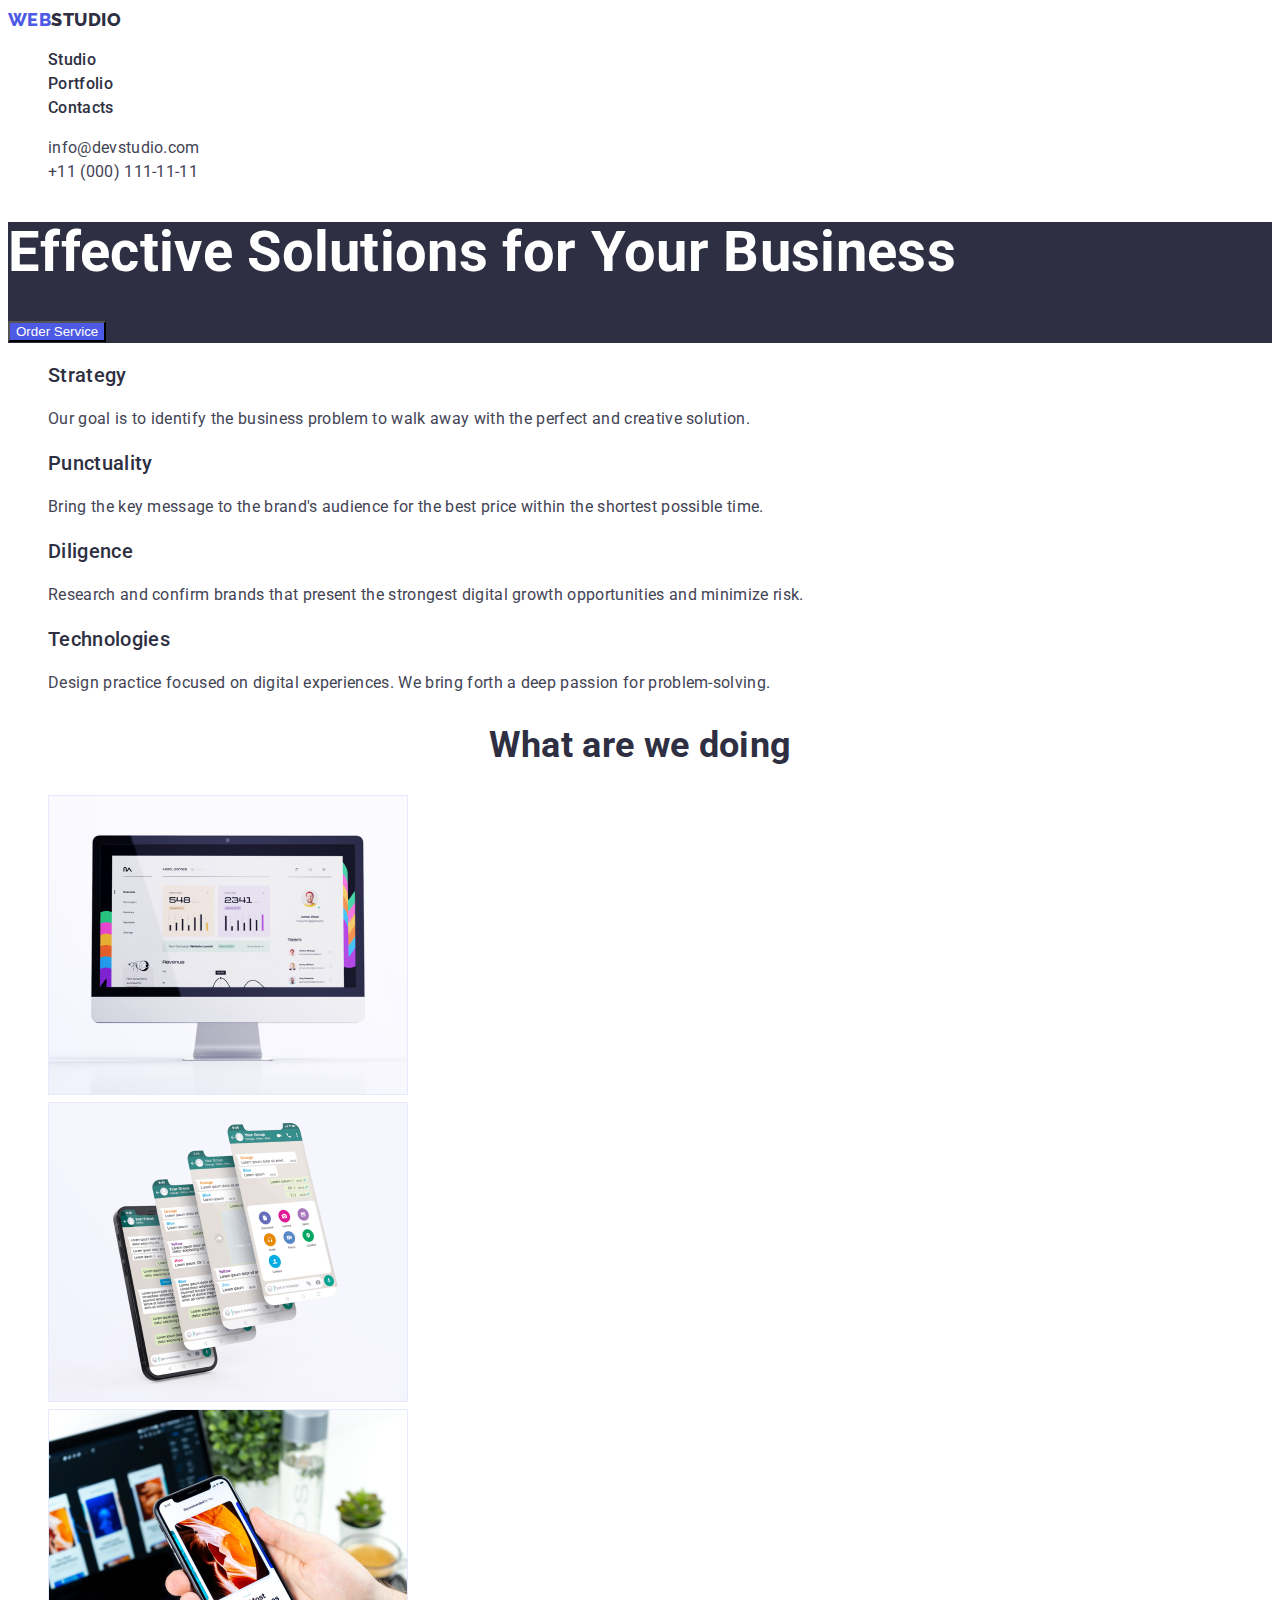
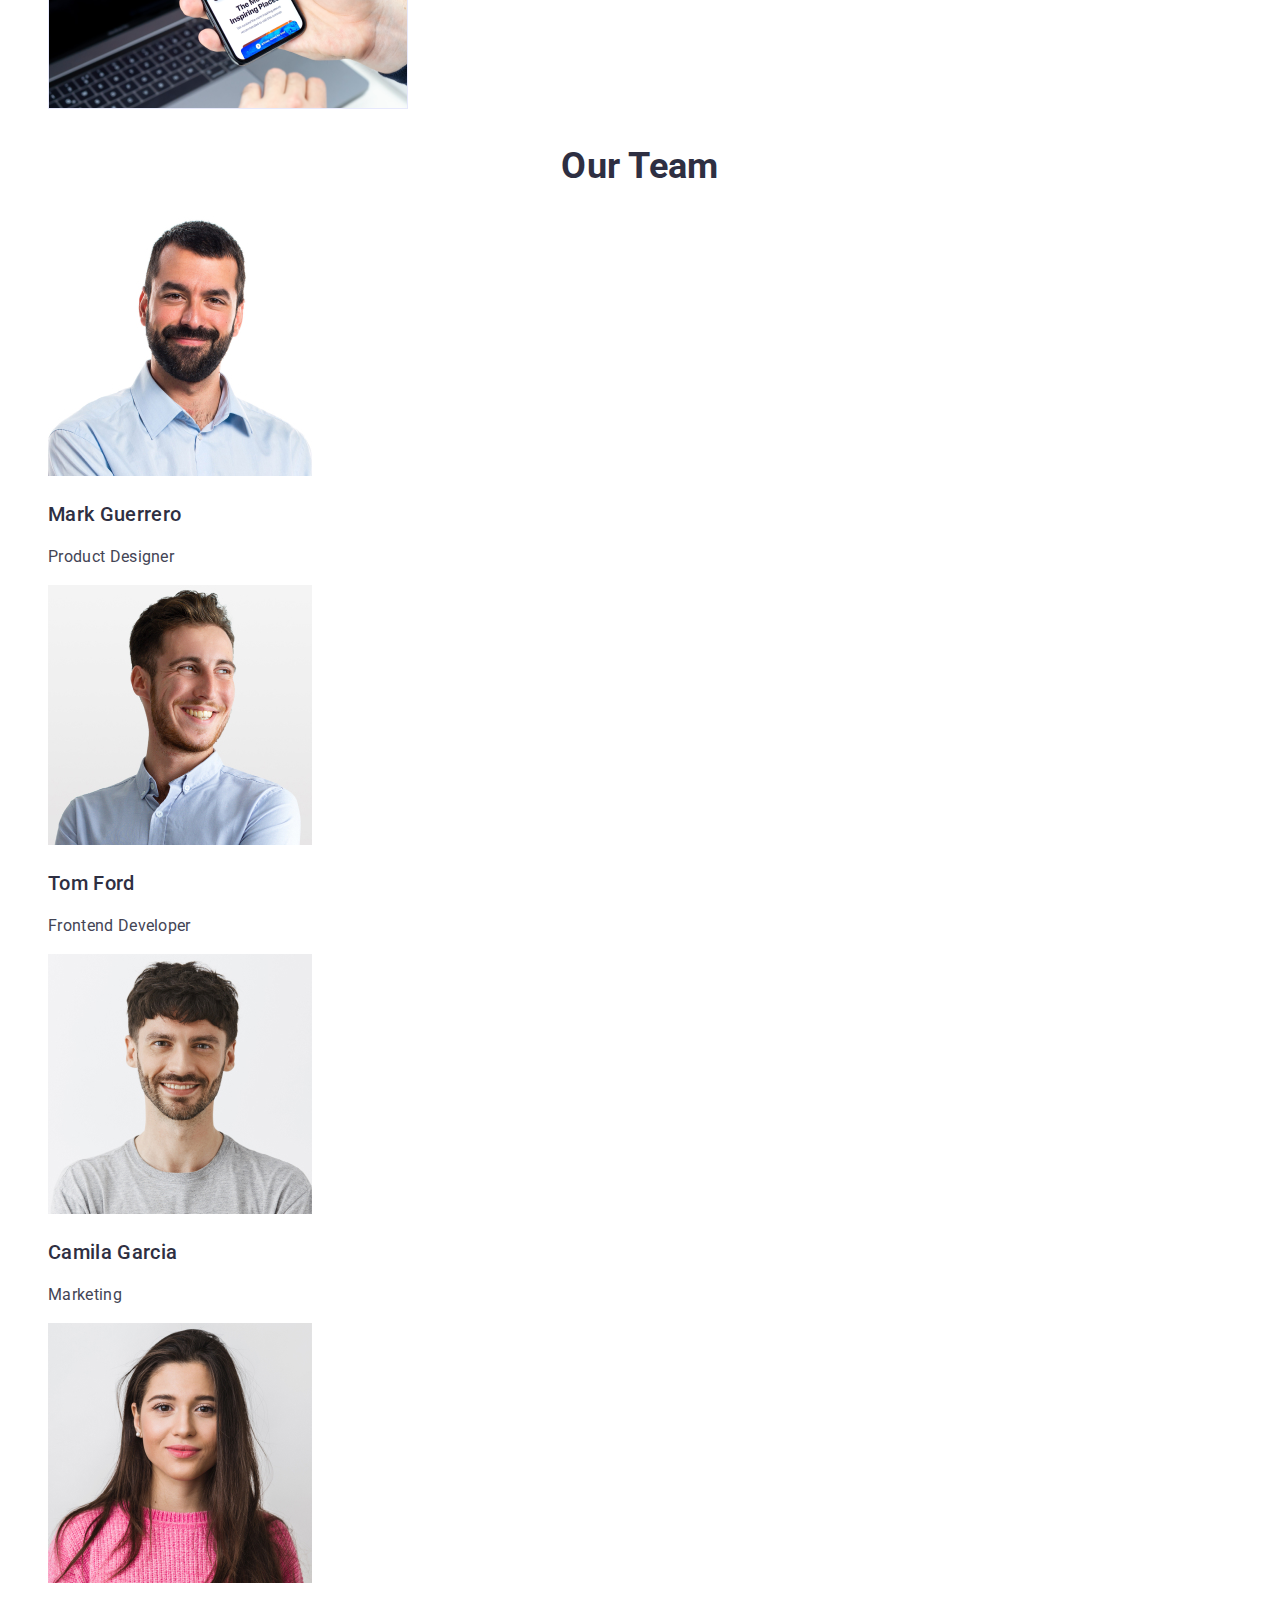
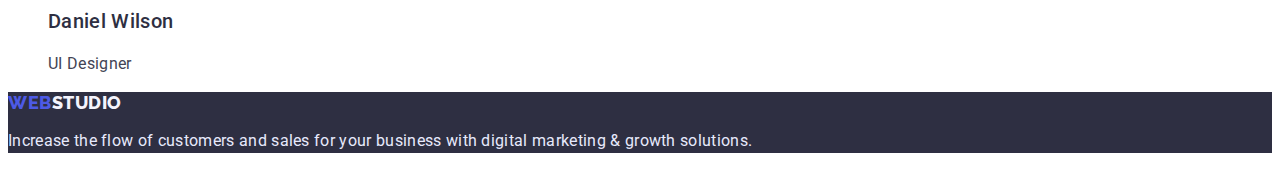
==== index.html @ 8f561020 "Initial commit" ====
<!DOCTYPE html>
<html lang="en">
  <!-- Head -->
  <head>
    <meta charset="UTF-8" />
    <meta http-equiv="X-UA-Compatible" content="IE=edge" />
    <meta name="viewport" content="width=device-width, initial-scale=1.0" />
    <title>Webstudio</title>
    <link rel="preconnect" href="https://fonts.googleapis.com" />
    <link rel="preconnect" href="https://fonts.gstatic.com" crossorigin />
    <link
      href="https://fonts.googleapis.com/css2?family=Roboto:wght@400;500;700;900&family=Raleway:wght@800&display=swap"
      rel="stylesheet"
    />
    <link rel="stylesheet" href="./scc/styles.css" />
  </head>
  <body>
    <!-- HEADER -->
    <header class="header">
      <nav class="header-nav">
        <a class="header-logo link" href="./index.html"
          >Web<span class="logo-studio">studio</span></a
        >
      </nav>
      <ul class="header-list list">
        <li class="header-item">
          <a class="header-item-link link" href="">Studio</a>
        </li>
        <li class="header-item">
          <a class="header-item-link link" href="./portfolio.html">Portfolio</a>
        </li>
        <li class="header-item">
          <a class="header-item-link link" href="">Contacts</a>
        </li>
      </ul>

      <address class="header-contacts">
        <ul class="header-contacts-list list">
          <li class="contacts-item">
            <a class="contacts-item-email link" href="mailto:info@devstudio.com"
              >info@devstudio.com</a
            >
          </li>
          <!-- email -->
          <li class="contacts-item">
            <a class="contacts-item-tel link" href="tel:+110001111111"
              >+11 (000) 111-11-11</a
            >
          </li>
          <!-- tel. number -->
        </ul>
      </address>
    </header>
    <main>
      <!-- Hero -->

      <section class="hero-section">
        <h1 class="hero-section-main-title">
          Effective Solutions for Your Business
        </h1>
        <button class="hero-section-modal-btn" type="button">
          Order Service
        </button>
      </section>

      <!-- Description about company -->

      <section class="descr">
        <h2 hidden>Description</h2>
        <ul class="descr-list list">
          <li class="descr-item">
            <h3 class="descr-caption">Strategy</h3>
            <p class="descr-text">
              Our goal is to identify the business problem to walk away with the
              perfect and creative solution.
            </p>
          </li>
          <li class="descr-item">
            <h3 class="descr-caption">Punctuality</h3>
            <p class="descr-text">
              Bring the key message to the brand's audience for the best price
              within the shortest possible time.
            </p>
          </li>
          <li class="descr-item">
            <h3 class="descr-caption">Diligence</h3>
            <p class="descr-text">
              Research and confirm brands that present the strongest digital
              growth opportunities and minimize risk.
            </p>
          </li>
          <li class="descr-item">
            <h3 class="descr-caption">Technologies</h3>
            <p class="descr-text">
              Design practice focused on digital experiences. We bring forth a
              deep passion for problem-solving.
            </p>
          </li>
        </ul>
      </section>

      <!-- Company Services -->

      <section class="services">
        <h2 class="services-title">What are we doing</h2>
        <ul class="services-list list">
          <li class="services-item">
            <img
              class="service-item-photo"
              src="./img/rectangle-71.png"
              alt="computer screen"
              width="360"
              height="300"
            />
          </li>
          <li class="services-item">
            <img
              class="service-item-photo"
              src="./img/img-72.png"
              alt="screen telephone"
              width="360"
              height="300"
            />
          </li>
          <li class="services-item">
            <img
              class="service-item-photo"
              src="./img/rectangle-73.png"
              alt="telephone with laptop"
              width="360"
              height="300"
            />
          </li>
        </ul>
      </section>

      <!-- Team members -->

      <section class="team-members">
        <h2 class="team-members-subtitle">Our Team</h2>
        <ul class="team-members-list list">
          <li class="team-members-item">
            <img
              class="team-members-photo"
              src="./img/img.jpg"
              alt="smiling man"
              width="264"
              height="260"
            />
            <h3 class="team-members-name">Mark Guerrero</h3>
            <p class="team-members-position">Product Designer</p>
          </li>
          <li class="team-members-item">
            <img
              class="team-members-photo"
              src="./img/img-2.jpg"
              alt="smaling man looking away"
              width="264"
              height="260"
            />
            <h3 class="team-members-name">Tom Ford</h3>
            <p class="team-members-position">Frontend Developer</p>
          </li>
          <li class="team-members-item">
            <img
              class="team-members-photo"
              src="./img/img-3.jpg"
              alt="smiling girl in pink sweater"
              width="264"
              height="260"
            />
            <h3 class="team-members-name">Camila Garcia</h3>
            <p class="team-members-position">Marketing</p>
          </li>
          <li class="team-members-item">
            <img
              class="team-members-photo"
              src="./img/img-4.jpg"
              alt="smiling beardet man"
              width="264"
              height="260"
            />
            <h3 class="team-members-name">Daniel Wilson</h3>
            <p class="team-members-position">UI Designer</p>
          </li>
        </ul>
      </section>
    </main>
    <!-- Footer -->
    <footer class="footer">
      <a class="footer-logo link" href="/"
        >Web<span class="footer-logo-studio">studio</span></a
      >
      <p class="footer-text">
        Increase the flow of customers and sales for your business with digital
        marketing & growth solutions.
      </p>
    </footer>
  </body>
</html>
---- scc/styles.css ----
body {
  background-color: #ffffff;
  color: #434455;
  font-family: "Roboto", sans-serif;
  font-weight: 400;
  font-size: 16px;
  line-height:calc(24 / 16);
  letter-spacing: 0.02em;
}

:root {
  --color-iris: #4d5ae5;
  --color-ocean: #404bbf;
  --color-navy-blue: #2e2f42;
  --color-green: #31d0aa;
  --color-slate: #434455;
  --color-light-slate: #8e8f99;
  --color-cornflower: #e7e9fc;
  --color-cloud: #f4f4fd;
  --color-navy-blue-modal: #2e2f42;
  --color-grey: #2e2f42;
}

.list {
  list-style: none;
}
.link {
  text-decoration: none;
}
.header-logo {
  font-family: "Raleway", sans-serif;
  font-style: normal;
  font-weight: 800;
  font-size: 18px;
  line-height: 24px;
  display: flex;
  align-items: center;
  text-transform: uppercase;
  color: #4d5ae5;
}
.logo-studio {
  font-family: "Raleway", sans-serif;
  font-style: normal;
  font-weight: 800;
  font-size: 18px;
  line-height: 24px;
  display: flex;
  align-items: center;
  letter-spacing: 0.03em;
  text-transform: uppercase;
  color: #2e2f42;
}
.header-item-link {
  font-weight: 500;
  color:var(--color-navy-blue-modal);

}
.header-item-link:hover,
.header-item-link:focus {
  color: var(--color-ocean);
}
.contacts-item-email {
  color: var(--color-slate);
  font-style: normal;
}
.contacts-item-email:hover,
.contacts-item-email:focus {
  color: var(--color-ocean);
}
.contacts-item-tel {
  color: var(--color-slate);
  font-style: normal;
}
.contacts-item-tel:hover,
.contacts-item-tel:focus {
  color: var(--color-ocean);
}
.hero-section {
  background-color: var(--color-grey);
}
.hero-section-main-title {
  font-weight: 700;
  font-size: 56px;
  line-height:calc(60 / 56);
  color: #ffffff;
}
.hero-section-modal-btn {
  background: var(--color-iris);
  color: #ffffff;
  font-weight: 500;
}
.hero-section-modal-btn:hover,
.hero-section-modal-btn:focus {
  background-color: var(--color-ocean);
  cursor: pointer;

}

.descr-caption {
  font-weight: 500;
  font-size: 20px;
  line-height:calc(24 / 20);
  color: var(--color-navy-blue);
}

.services-title {
  font-weight: 700;
  font-size: 36px;
  line-height:calc(40 / 36);

  text-align: center;
  color: var(--color-navy-blue);
}
.team-members-subtitle {
  font-weight: 700;
  font-size: 36px;
  line-height:calc(40 / 36);
  text-align: center;
  color: var(--color-grey);
}
.team-members-name {
  font-weight: 500;
  font-size: 20px;
  line-height:calc(40 / 36);
  color: var(--color-navy-blue-modal);
}

.footer {
  background: var(--color-navy-blue-modal);
}

.footer-logo {
  font-family: "Raleway", sans-serif;
  font-style: normal;
  font-weight: 800;
  font-size: 18px;
  line-height:calc(21 / 18);
  display: flex;
  letter-spacing: 0.03em;
  text-transform: uppercase;

  color: var(--color-iris);
}
.footer-logo-studio {
  font-family: "Raleway", sans-serif;
  font-style: normal;
  font-weight: 800;
  font-size: 18px;
  line-height:calc(21 / 18);
  display: flex;
  align-items: center;
  letter-spacing: 0.03em;
  text-transform: uppercase;
  color: var(--color-cloud);
}
.footer-text {
  color: var(--color-cornflower);
}

/* portfolio */

.portfolio-caption {
  font-weight: 500;
  font-size: 20px;
  line-height:calc(24 / 20);
  letter-spacing: 0.02em;
  color: var(--color-navy-blue);
}
.portfolio-item-btn {
  background-color: var(--color-cloud);
  color: var(--color-iris);
}
.portfolio-item-btn:focus,
.portfolio-item-btn:hover {
  background-color: var(--color-ocean);
  color: #ffffff;
  cursor: pointer;
}
.portfolio-text{
  color:var(--color-slate);
}
}
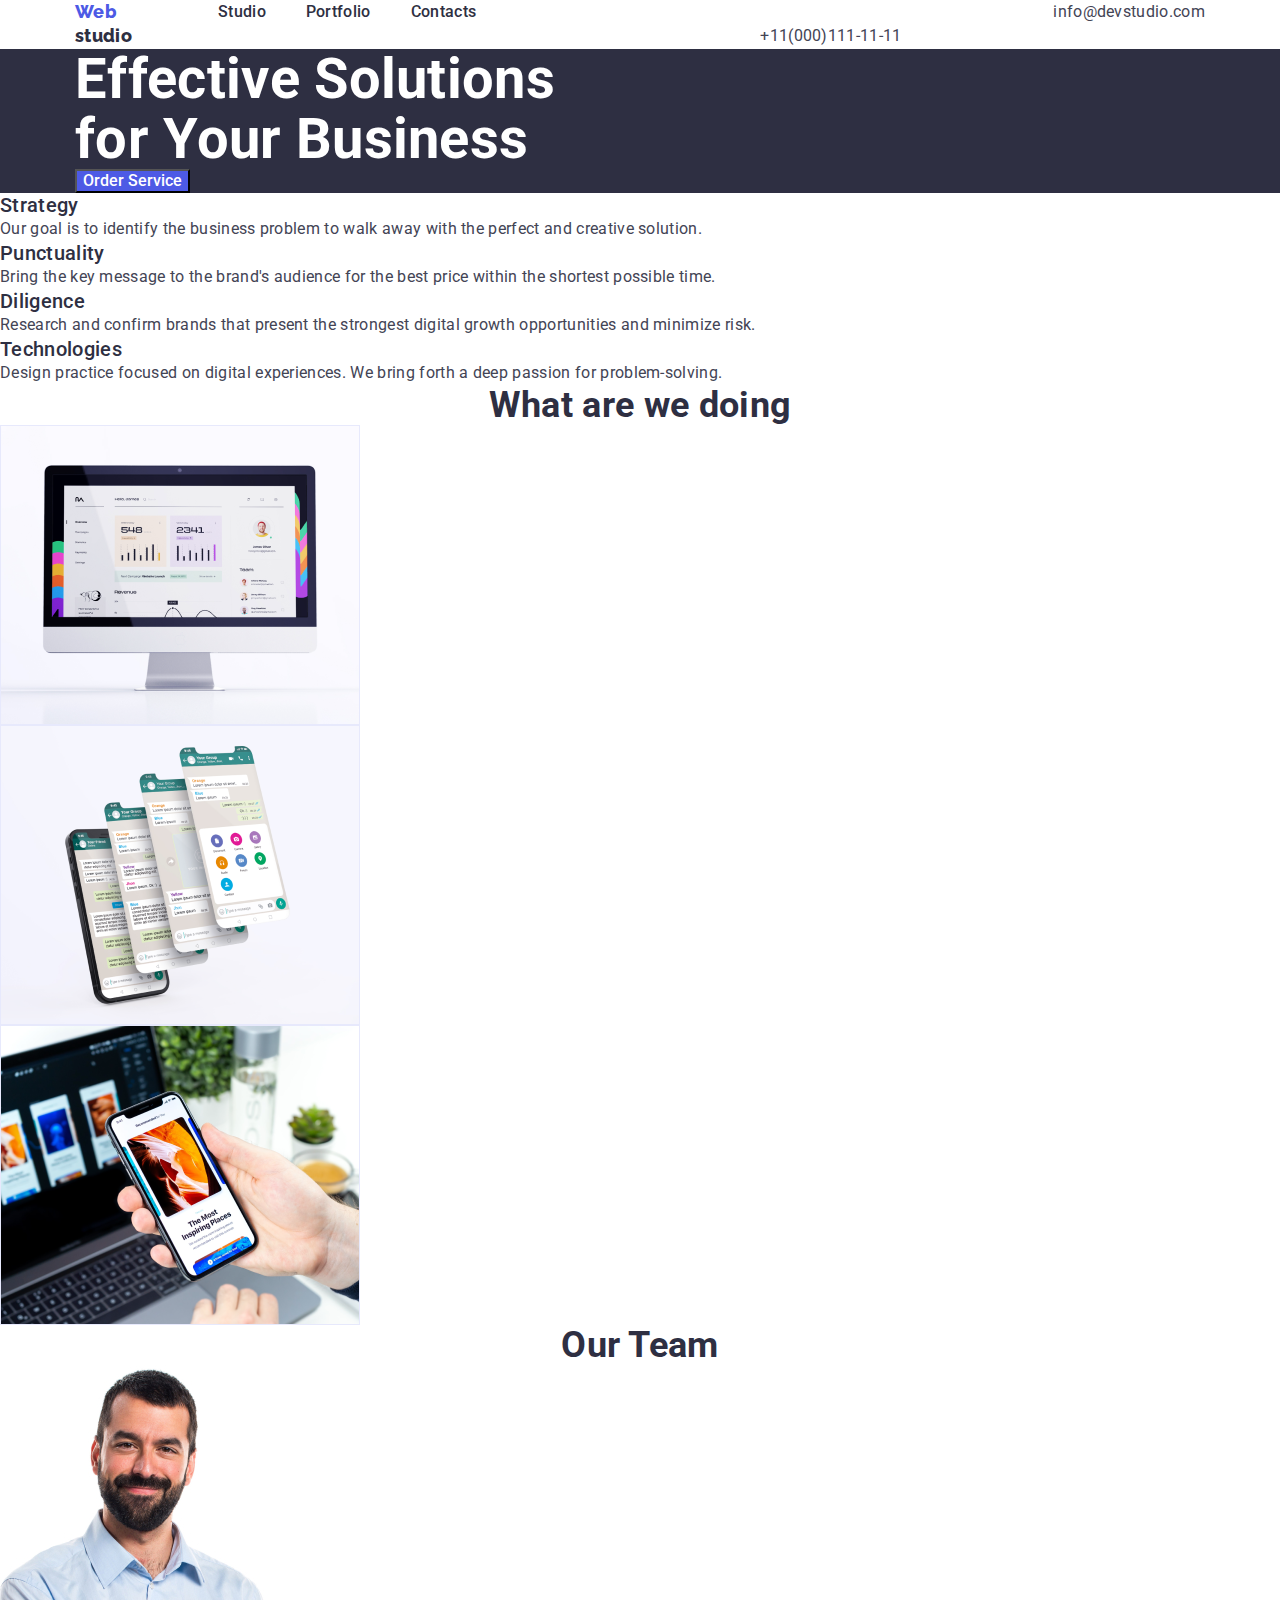
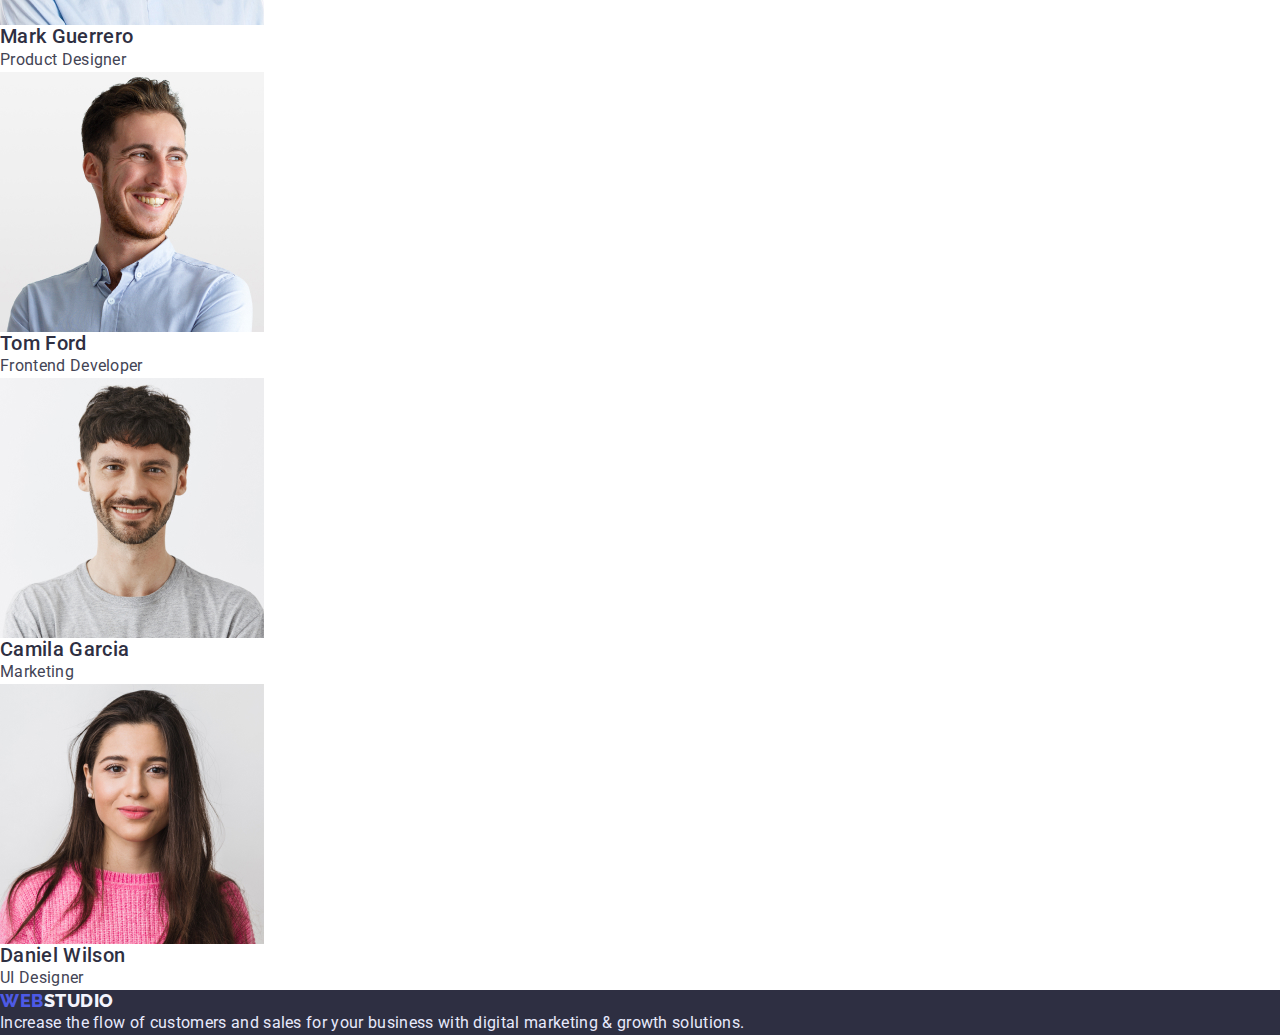
==== commit 94441293: "add" ====
--- a/index.html
+++ b/index.html
@@ -6,23 +6,22 @@
     <meta http-equiv="X-UA-Compatible" content="IE=edge" />
     <meta name="viewport" content="width=device-width, initial-scale=1.0" />
     <title>Webstudio</title>
-    <link rel="preconnect" href="https://fonts.googleapis.com" />
-    <link rel="preconnect" href="https://fonts.gstatic.com" crossorigin />
+    <link href="
+          https://cdn.jsdelivr.net/npm/modern-normalize@1.1.0/modern-normalize.min.css" rel="stylesheet"></link>
     <link
       href="https://fonts.googleapis.com/css2?family=Roboto:wght@400;500;700;900&family=Raleway:wght@800&display=swap"
-      rel="stylesheet"
-    />
+      rel="stylesheet"/>
     <link rel="stylesheet" href="./scc/styles.css" />
   </head>
   <body>
     <!-- HEADER -->
-    <header class="header">
+    <header class="header ">
+    <div class="container header-container">
       <nav class="header-nav">
         <a class="header-logo link" href="./index.html"
-          >Web<span class="logo-studio">studio</span></a
-        >
+          >Web<span class="logo-studio">studio</span></a>
       </nav>
-      <ul class="header-list list">
+      <ul class="header-list list container header-container ">
         <li class="header-item">
           <a class="header-item-link link" href="">Studio</a>
         </li>
@@ -36,31 +35,30 @@
 
       <address class="header-contacts">
         <ul class="header-contacts-list list">
-          <li class="contacts-item">
-            <a class="contacts-item-email link" href="mailto:info@devstudio.com"
-              >info@devstudio.com</a
-            >
+          <li class="contacts-item header-container">
+            <a class="contacts-item-email link" href="mailto:info@devstudio.com">info@devstudio.com</a>
           </li>
           <!-- email -->
-          <li class="contacts-item">
-            <a class="contacts-item-tel link" href="tel:+110001111111"
-              >+11 (000) 111-11-11</a
-            >
+          <li class="contacts-item  header-container">
+            <a class="contacts-item-tel link" href="tel:+110001111111">+11(000)111-11-11</a>
           </li>
           <!-- tel. number -->
         </ul>
       </address>
+    </div>
     </header>
     <main>
       <!-- Hero -->
 
       <section class="hero-section">
+        <div class="container">
         <h1 class="hero-section-main-title">
-          Effective Solutions for Your Business
+          Effective Solutions <br> for Your Business
         </h1>
         <button class="hero-section-modal-btn" type="button">
           Order Service
         </button>
+      </div>
       </section>
 
       <!-- Description about company -->
--- a/scc/styles.css
+++ b/scc/styles.css
@@ -6,6 +6,28 @@
   font-size: 16px;
   line-height:calc(24 / 16);
   letter-spacing: 0.02em;
+}
+h1,
+h2,
+h3,
+h4,
+p {
+  margin-bottom: 0;
+  margin-top: 0;
+}
+ul{
+  margin-bottom: 0;
+  margin-top: 0;
+  padding-left: 0;
+}
+img{
+  display: block;
+}
+.list {
+  list-style: none;
+}
+.link {
+  text-decoration: none;
 }
 
 :root {
@@ -20,41 +42,51 @@
   --color-navy-blue-modal: #2e2f42;
   --color-grey: #2e2f42;
 }
-
-.list {
-  list-style: none;
-}
-.link {
-  text-decoration: none;
+ .container{
+  width: 1160px;
+  margin-left: auto;
+  margin-right: auto;
+  padding-left: 15px;
+  padding-right: 15px;
+  
+
+ }
+
+ /* HEADER */
+.header-container{
+  display: flex;
+
 }
 .header-logo {
   font-family: "Raleway", sans-serif;
   font-style: normal;
   font-weight: 800;
   font-size: 18px;
-  line-height: 24px;
+  line-height: calc(24 / 18);
+  display:inline-block;
+  color: var(--color-iris);
+  margin-right: 71px;
+}
+.logo-studio {
+  font-family: "Raleway", sans-serif;
+  font-style: normal;
+  font-weight: 800;
+  font-size: 18px;
+  line-height: calc(24 / 18);
+  display: flex;
+  color: var(--color-grey);
+}
+.header-item-link {
+  font-weight: 500;
+  color:var(--color-navy-blue-modal);
   display: flex;
   align-items: center;
-  text-transform: uppercase;
-  color: #4d5ae5;
-}
-.logo-studio {
-  font-family: "Raleway", sans-serif;
-  font-style: normal;
-  font-weight: 800;
-  font-size: 18px;
-  line-height: 24px;
-  display: flex;
-  align-items: center;
-  letter-spacing: 0.03em;
-  text-transform: uppercase;
-  color: #2e2f42;
-}
-.header-item-link {
-  font-weight: 500;
-  color:var(--color-navy-blue-modal);
-
-}
+}
+.header-item-link:not(last-child){
+  margin-right: 40px;
+
+}
+
 .header-item-link:hover,
 .header-item-link:focus {
   color: var(--color-ocean);
@@ -62,6 +94,7 @@
 .contacts-item-email {
   color: var(--color-slate);
   font-style: normal;
+  margin-left: 333px;
 }
 .contacts-item-email:hover,
 .contacts-item-email:focus {
@@ -70,19 +103,25 @@
 .contacts-item-tel {
   color: var(--color-slate);
   font-style: normal;
+  margin-left: 40px;
 }
 .contacts-item-tel:hover,
 .contacts-item-tel:focus {
   color: var(--color-ocean);
 }
+
+/* HERO */
+
 .hero-section {
   background-color: var(--color-grey);
+  
 }
 .hero-section-main-title {
   font-weight: 700;
   font-size: 56px;
   line-height:calc(60 / 56);
   color: #ffffff;
+
 }
 .hero-section-modal-btn {
   background: var(--color-iris);
@@ -96,12 +135,16 @@
 
 }
 
+/* DESCRIPTION ABOUT CONPANY */
+
 .descr-caption {
   font-weight: 500;
   font-size: 20px;
   line-height:calc(24 / 20);
   color: var(--color-navy-blue);
 }
+
+/* SERVICES */
 
 .services-title {
   font-weight: 700;
@@ -124,6 +167,8 @@
   line-height:calc(40 / 36);
   color: var(--color-navy-blue-modal);
 }
+ 
+/* FOOTER */
 
 .footer {
   background: var(--color-navy-blue-modal);
@@ -179,4 +224,4 @@
 .portfolio-text{
   color:var(--color-slate);
 }
-}
+
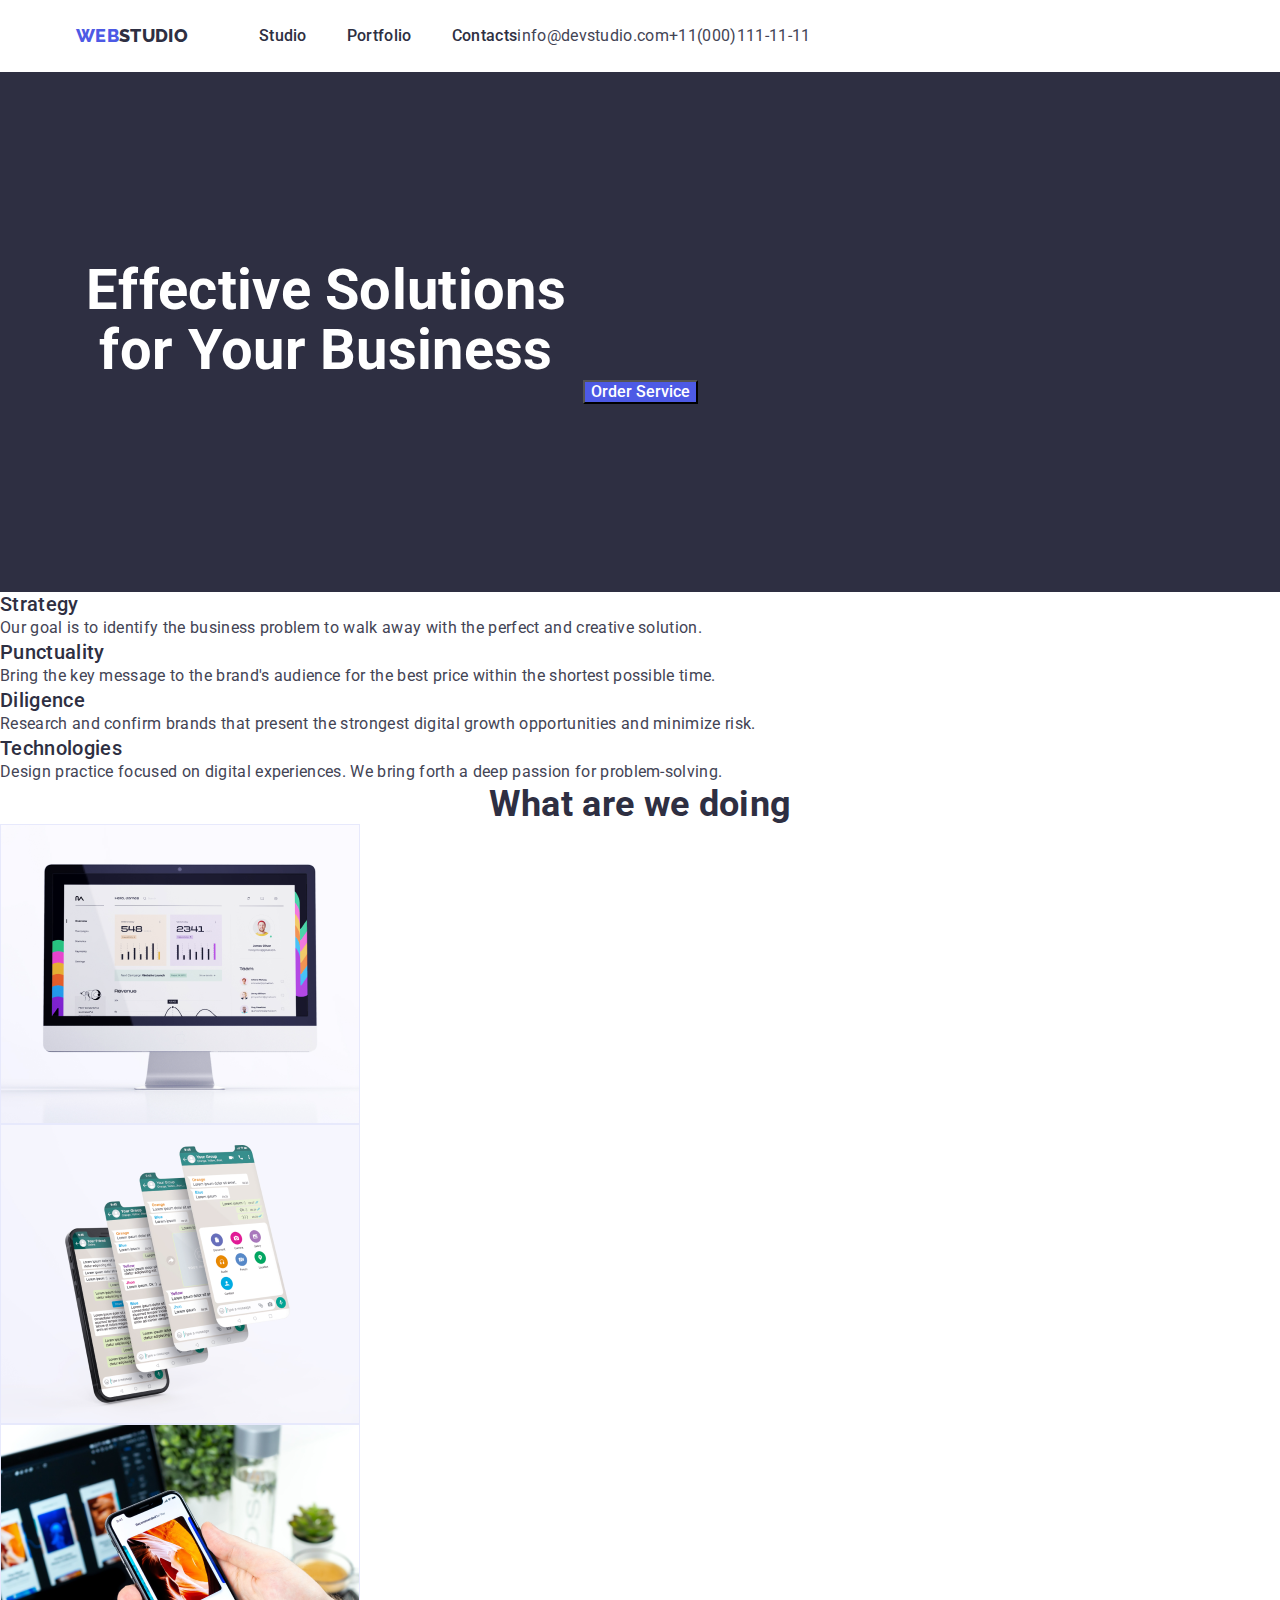
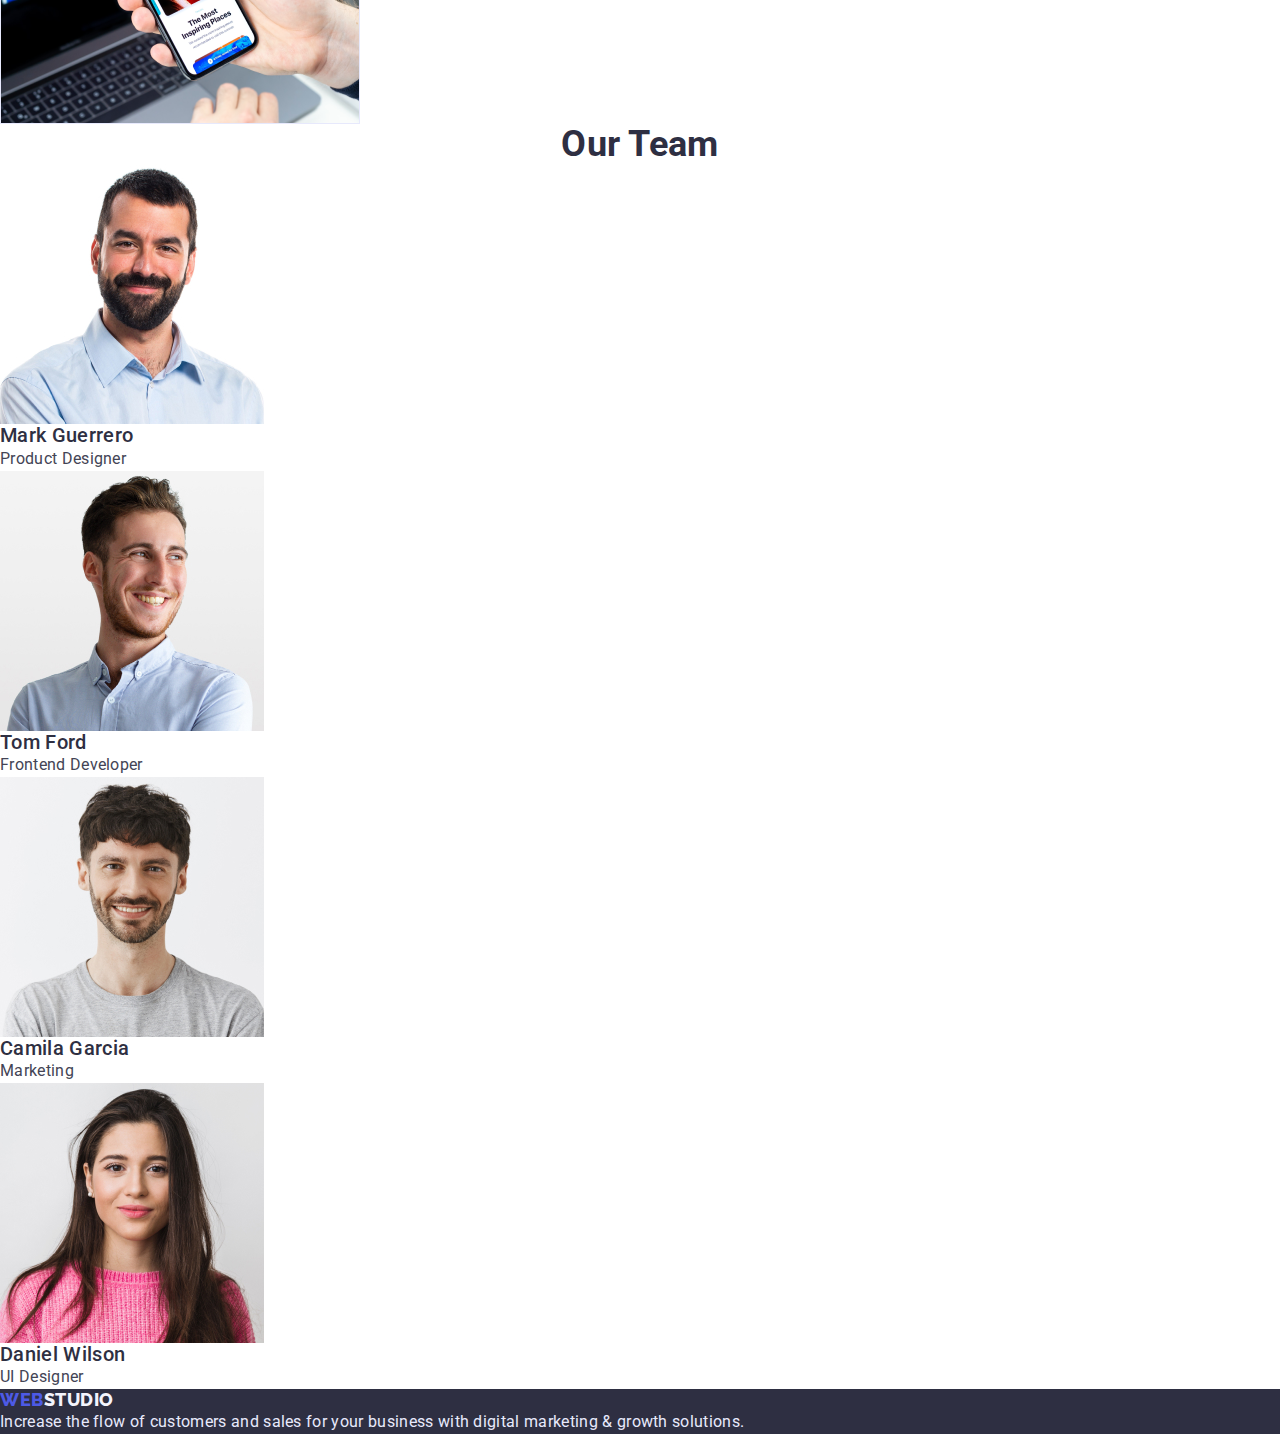
==== commit 8ccc7591: "add" ====
--- a/index.html
+++ b/index.html
@@ -15,13 +15,11 @@
   </head>
   <body>
     <!-- HEADER -->
-    <header class="header ">
+    <header class="header">
     <div class="container header-container">
-      <nav class="header-nav">
-        <a class="header-logo link" href="./index.html"
-          >Web<span class="logo-studio">studio</span></a>
-      </nav>
-      <ul class="header-list list container header-container ">
+      <nav class="header-nav header-container">
+        <a class="header-logo link" href="./index.html">Web<span class="logo-studio">studio</span></a>
+      <ul class="header-list list header-container">
         <li class="header-item">
           <a class="header-item-link link" href="">Studio</a>
         </li>
@@ -34,8 +32,8 @@
       </ul>
 
       <address class="header-contacts">
-        <ul class="header-contacts-list list">
-          <li class="contacts-item header-container">
+        <ul class="header-contacts-list list header-container">
+          <li class="contacts-item">
             <a class="contacts-item-email link" href="mailto:info@devstudio.com">info@devstudio.com</a>
           </li>
           <!-- email -->
@@ -45,17 +43,18 @@
           <!-- tel. number -->
         </ul>
       </address>
+    </nav>
     </div>
     </header>
     <main>
       <!-- Hero -->
 
-      <section class="hero-section">
+      <section class="hero">
         <div class="container">
-        <h1 class="hero-section-main-title">
+        <h1 class="hero-main-title">
           Effective Solutions <br> for Your Business
         </h1>
-        <button class="hero-section-modal-btn" type="button">
+        <button class="hero-modal-btn" type="button">
           Order Service
         </button>
       </div>
--- a/scc/styles.css
+++ b/scc/styles.css
@@ -43,7 +43,7 @@
   --color-grey: #2e2f42;
 }
  .container{
-  width: 1160px;
+  width: 1158px;
   margin-left: auto;
   margin-right: auto;
   padding-left: 15px;
@@ -51,11 +51,20 @@
   
 
  }
+ .header-list{
+  display: flex;
+  gap: 40px;
+ }
 
  /* HEADER */
+.header{
+  padding: 24px 0;
+}
+ 
 .header-container{
   display: flex;
-
+  align-items: center;
+  
 }
 .header-logo {
   font-family: "Raleway", sans-serif;
@@ -66,26 +75,19 @@
   display:inline-block;
   color: var(--color-iris);
   margin-right: 71px;
+  text-transform: uppercase;
 }
 .logo-studio {
-  font-family: "Raleway", sans-serif;
-  font-style: normal;
-  font-weight: 800;
-  font-size: 18px;
-  line-height: calc(24 / 18);
-  display: flex;
   color: var(--color-grey);
 }
 .header-item-link {
   font-weight: 500;
   color:var(--color-navy-blue-modal);
-  display: flex;
-  align-items: center;
-}
-.header-item-link:not(last-child){
-  margin-right: 40px;
-
-}
+}
+.header-contacts {
+  margin-left: auto;
+}
+
 
 .header-item-link:hover,
 .header-item-link:focus {
@@ -94,7 +96,6 @@
 .contacts-item-email {
   color: var(--color-slate);
   font-style: normal;
-  margin-left: 333px;
 }
 .contacts-item-email:hover,
 .contacts-item-email:focus {
@@ -103,7 +104,6 @@
 .contacts-item-tel {
   color: var(--color-slate);
   font-style: normal;
-  margin-left: 40px;
 }
 .contacts-item-tel:hover,
 .contacts-item-tel:focus {
@@ -112,24 +112,26 @@
 
 /* HERO */
 
-.hero-section {
+.hero{
   background-color: var(--color-grey);
-  
-}
-.hero-section-main-title {
+  padding: 188px 0;
+  text-align: center;
+}
+.hero-main-title {
   font-weight: 700;
   font-size: 56px;
   line-height:calc(60 / 56);
+  width: 500px;
   color: #ffffff;
 
 }
-.hero-section-modal-btn {
+.hero-modal-btn {
   background: var(--color-iris);
   color: #ffffff;
   font-weight: 500;
 }
-.hero-section-modal-btn:hover,
-.hero-section-modal-btn:focus {
+.hero-modal-btn:hover,
+.hero-modal-btn:focus {
   background-color: var(--color-ocean);
   cursor: pointer;
 
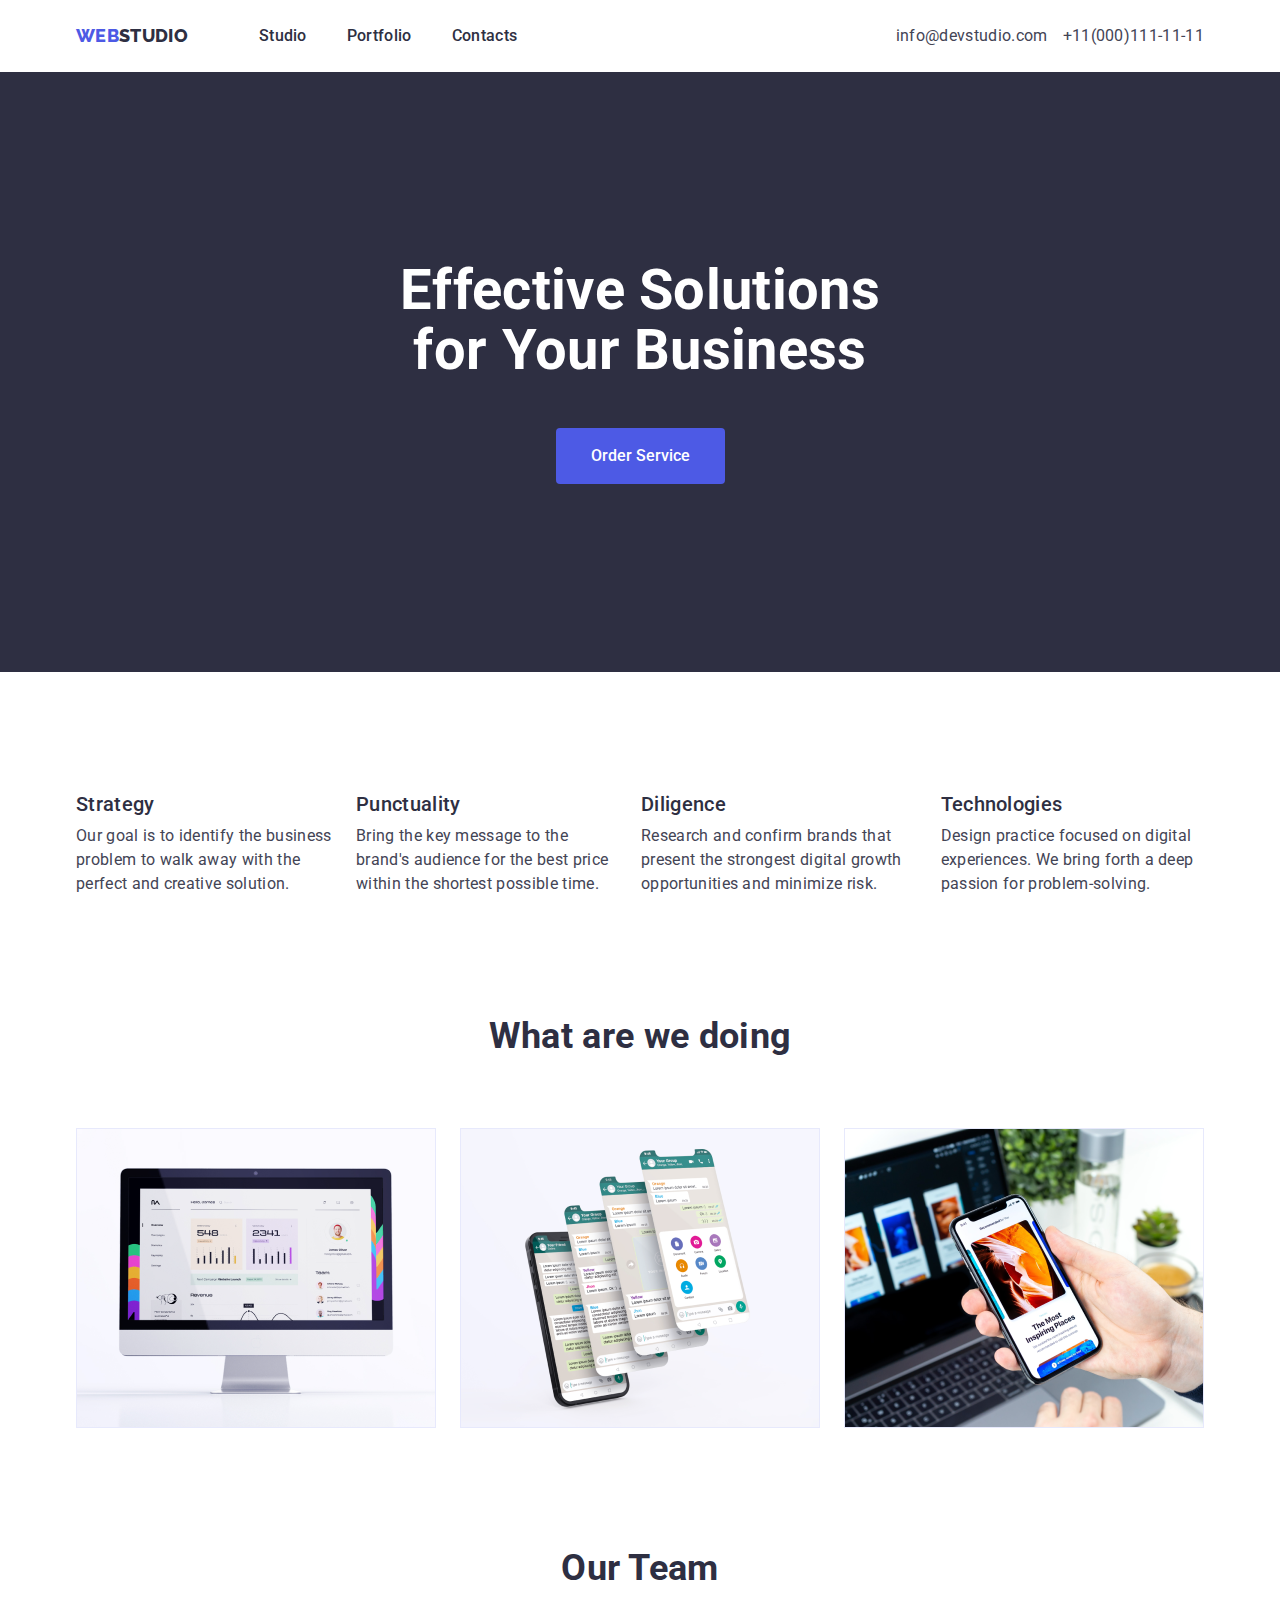
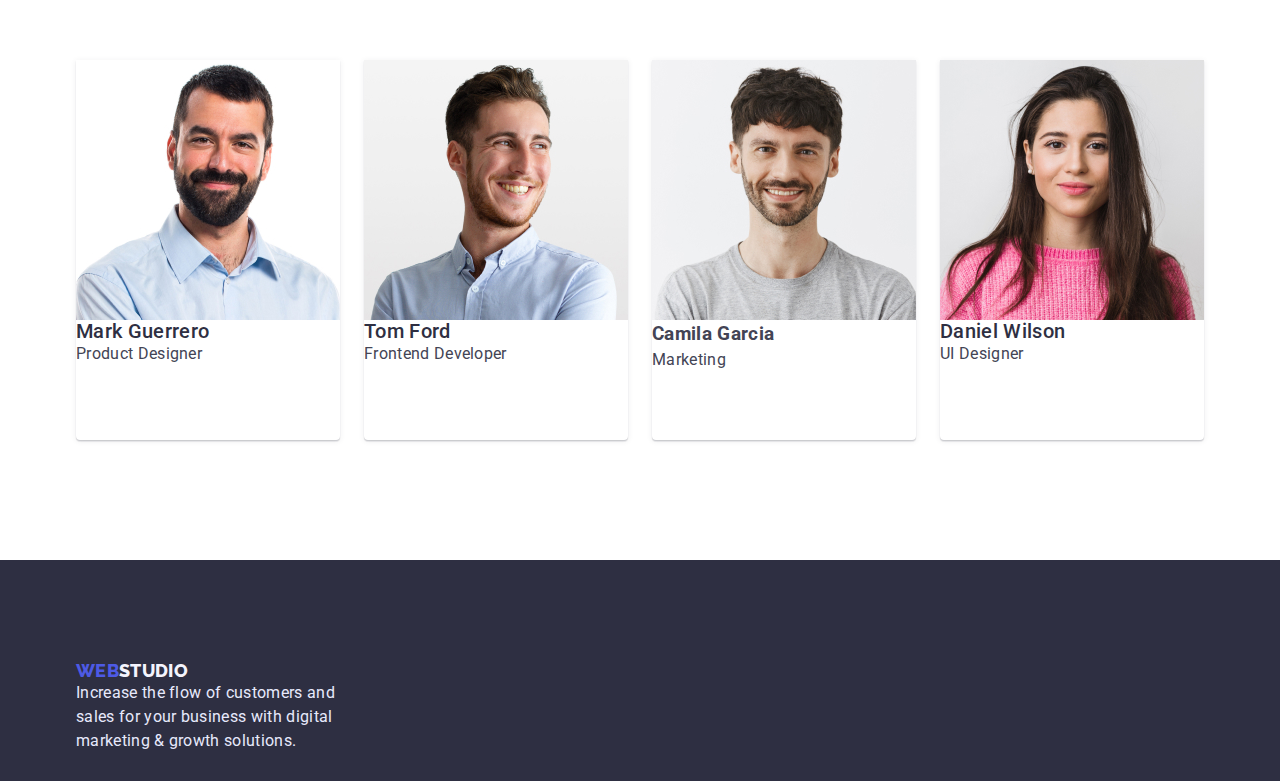
==== commit 4c69921e: "add new files" ====
--- a/index.html
+++ b/index.html
@@ -16,7 +16,7 @@
   <body>
     <!-- HEADER -->
     <header class="header">
-    <div class="container header-container">
+    <div class="container">
       <nav class="header-nav header-container">
         <a class="header-logo link" href="./index.html">Web<span class="logo-studio">studio</span></a>
       <ul class="header-list list header-container">
@@ -52,7 +52,7 @@
       <section class="hero">
         <div class="container">
         <h1 class="hero-main-title">
-          Effective Solutions <br> for Your Business
+          Effective Solutions for Your Business
         </h1>
         <button class="hero-modal-btn" type="button">
           Order Service
@@ -63,9 +63,10 @@
       <!-- Description about company -->
 
       <section class="descr">
-        <h2 hidden>Description</h2>
-        <ul class="descr-list list">
-          <li class="descr-item">
+        <div class="container">
+          <h2 hidden>Description</h2>
+           <ul class="descr-list list ">
+            <li class="descr-item">
             <h3 class="descr-caption">Strategy</h3>
             <p class="descr-text">
               Our goal is to identify the business problem to walk away with the
@@ -94,13 +95,15 @@
             </p>
           </li>
         </ul>
+      </div>
       </section>
 
       <!-- Company Services -->
 
       <section class="services">
+        <div class="container">
         <h2 class="services-title">What are we doing</h2>
-        <ul class="services-list list">
+        <ul class="services-list list ">
           <li class="services-item">
             <img
               class="service-item-photo"
@@ -129,62 +132,73 @@
             />
           </li>
         </ul>
+      </div>
       </section>
 
       <!-- Team members -->
 
-      <section class="team-members">
-        <h2 class="team-members-subtitle">Our Team</h2>
-        <ul class="team-members-list list">
-          <li class="team-members-item">
-            <img
-              class="team-members-photo"
+      <section class="team">
+        <div class="container">
+        <h2 class="team-subtitle">Our Team</h2>
+        <ul class="team-list list">
+          <li class="team-item">
+            <div class="container-wrapper">
+            <img
+              class="team-photo"
               src="./img/img.jpg"
               alt="smiling man"
               width="264"
-              height="260"
-            />
-            <h3 class="team-members-name">Mark Guerrero</h3>
-            <p class="team-members-position">Product Designer</p>
-          </li>
-          <li class="team-members-item">
-            <img
-              class="team-members-photo"
+              height="260"/>
+            <h3 class="team-name">Mark Guerrero</h3>
+            <p class="team-position">Product Designer</p>
+          </div>
+        
+          </li>
+          <li class="team-item">
+            <div class="container-wrapper">
+            <img
+              class="team-photo"
               src="./img/img-2.jpg"
               alt="smaling man looking away"
               width="264"
               height="260"
             />
-            <h3 class="team-members-name">Tom Ford</h3>
-            <p class="team-members-position">Frontend Developer</p>
-          </li>
-          <li class="team-members-item">
-            <img
-              class="team-members-photo"
+            <h3 class="team-name">Tom Ford</h3>
+            <p class="team-position">Frontend Developer</p>
+          </div>
+          </li>
+          <li class="team-item">
+            <div class="container-wrapper">
+            <img
+              class="team-photo"
               src="./img/img-3.jpg"
               alt="smiling girl in pink sweater"
               width="264"
-              height="260"
-            />
+              height="260"/>
             <h3 class="team-members-name">Camila Garcia</h3>
-            <p class="team-members-position">Marketing</p>
-          </li>
-          <li class="team-members-item">
-            <img
-              class="team-members-photo"
+            <p class="team-position">Marketing</p>
+          </div>
+          </li>
+          <li class="team-item">
+            <div class="container-wrapper">
+            <img
+              class="team-photo"
               src="./img/img-4.jpg"
               alt="smiling beardet man"
               width="264"
               height="260"
             />
-            <h3 class="team-members-name">Daniel Wilson</h3>
-            <p class="team-members-position">UI Designer</p>
-          </li>
-        </ul>
+            <h3 class="team-name">Daniel Wilson</h3>
+            <p class="team-position">UI Designer</p>
+          </div>
+          </li>
+        </ul>
+      </div>
       </section>
     </main>
     <!-- Footer -->
     <footer class="footer">
+      <div class="container">
       <a class="footer-logo link" href="/"
         >Web<span class="footer-logo-studio">studio</span></a
       >
@@ -192,6 +206,7 @@
         Increase the flow of customers and sales for your business with digital
         marketing & growth solutions.
       </p>
+    </div>
     </footer>
   </body>
 </html>
--- a/scc/styles.css
+++ b/scc/styles.css
@@ -1,12 +1,13 @@
 body {
-  background-color: #ffffff;
-  color: #434455;
+  background-color: var(--color-white);
+  color: var(--color-slate);
   font-family: "Roboto", sans-serif;
   font-weight: 400;
   font-size: 16px;
-  line-height:calc(24 / 16);
+  line-height: calc(24 / 16);
   letter-spacing: 0.02em;
 }
+
 h1,
 h2,
 h3,
@@ -15,12 +16,12 @@
   margin-bottom: 0;
   margin-top: 0;
 }
-ul{
+ul {
   margin-bottom: 0;
   margin-top: 0;
   padding-left: 0;
 }
-img{
+img {
   display: block;
 }
 .list {
@@ -41,30 +42,28 @@
   --color-cloud: #f4f4fd;
   --color-navy-blue-modal: #2e2f42;
   --color-grey: #2e2f42;
-}
- .container{
+  --color-white: #ffffff;
+}
+.container {
   width: 1158px;
   margin-left: auto;
   margin-right: auto;
   padding-left: 15px;
   padding-right: 15px;
-  
-
- }
- .header-list{
+}
+.header-list {
   display: flex;
   gap: 40px;
- }
-
- /* HEADER */
-.header{
+}
+
+/* HEADER */
+.header {
   padding: 24px 0;
 }
- 
-.header-container{
+
+.header-container {
   display: flex;
   align-items: center;
-  
 }
 .header-logo {
   font-family: "Raleway", sans-serif;
@@ -72,7 +71,7 @@
   font-weight: 800;
   font-size: 18px;
   line-height: calc(24 / 18);
-  display:inline-block;
+  display: inline-block;
   color: var(--color-iris);
   margin-right: 71px;
   text-transform: uppercase;
@@ -82,12 +81,14 @@
 }
 .header-item-link {
   font-weight: 500;
-  color:var(--color-navy-blue-modal);
+  color: var(--color-navy-blue-modal);
 }
 .header-contacts {
   margin-left: auto;
 }
-
+.header-contacts-list {
+  column-gap: 15px;
+}
 
 .header-item-link:hover,
 .header-item-link:focus {
@@ -112,7 +113,7 @@
 
 /* HERO */
 
-.hero{
+.hero {
   background-color: var(--color-grey);
   padding: 188px 0;
   text-align: center;
@@ -120,30 +121,44 @@
 .hero-main-title {
   font-weight: 700;
   font-size: 56px;
-  line-height:calc(60 / 56);
+  line-height: calc(60 / 56);
   width: 500px;
-  color: #ffffff;
-
+  color: var(--color-white);
+  margin: auto;
+  padding-bottom: 48px;
 }
 .hero-modal-btn {
   background: var(--color-iris);
-  color: #ffffff;
-  font-weight: 500;
+  color: var(--color-white);
+  font-weight: 500;
+  display: inline-flex;
+  min-width: 169px;
+  min-height: 56px;
+  align-items: center;
+  justify-content: center;
+  border: none;
+  border-radius: 4px;
 }
 .hero-modal-btn:hover,
 .hero-modal-btn:focus {
   background-color: var(--color-ocean);
   cursor: pointer;
-
 }
 
 /* DESCRIPTION ABOUT CONPANY */
-
+.descr {
+  margin: 120px 0;
+}
+.descr-list {
+  display: flex;
+  column-gap: 24px;
+}
 .descr-caption {
   font-weight: 500;
   font-size: 20px;
-  line-height:calc(24 / 20);
+  line-height: calc(24 / 20);
   color: var(--color-navy-blue);
+  margin-bottom: 8px;
 }
 
 /* SERVICES */
@@ -151,25 +166,48 @@
 .services-title {
   font-weight: 700;
   font-size: 36px;
-  line-height:calc(40 / 36);
-
+  line-height: calc(40 / 36);
   text-align: center;
   color: var(--color-navy-blue);
-}
-.team-members-subtitle {
+  margin: 0 0 72px 0;
+}
+
+.services-list {
+  display: flex;
+  column-gap: 24px;
+}
+
+/* Team */
+
+.team-subtitle {
   font-weight: 700;
   font-size: 36px;
-  line-height:calc(40 / 36);
+  line-height: calc(40 / 36);
   text-align: center;
   color: var(--color-grey);
-}
-.team-members-name {
+  margin: 120px 0 72px 0;
+}
+.team-list {
+  display: flex;
+  column-gap: 24px;
+  padding-bottom: 120px;
+}
+.team-name {
   font-weight: 500;
   font-size: 20px;
-  line-height:calc(40 / 36);
+  line-height: calc(40 / 36);
   color: var(--color-navy-blue-modal);
-}
- 
+  margin: auto;
+  margin-top: 32px 8px;
+}
+.container-wrapper {
+  width: 264px;
+  height: 380px;
+  box-shadow: 0px 1px 6px rgba(46, 47, 66, 0.08),
+    0px 1px 1px rgba(46, 47, 66, 0.16), 0px 2px 1px rgba(46, 47, 66, 0.08);
+  border-radius: 0px 0px 4px 4px;
+  border-top: none;
+}
 /* FOOTER */
 
 .footer {
@@ -181,27 +219,20 @@
   font-style: normal;
   font-weight: 800;
   font-size: 18px;
-  line-height:calc(21 / 18);
-  display: flex;
-  letter-spacing: 0.03em;
+  line-height: calc(21 / 18);
+  display: flex;
   text-transform: uppercase;
-
   color: var(--color-iris);
+  padding-top: 100px;
 }
 .footer-logo-studio {
-  font-family: "Raleway", sans-serif;
-  font-style: normal;
-  font-weight: 800;
-  font-size: 18px;
-  line-height:calc(21 / 18);
-  display: flex;
-  align-items: center;
-  letter-spacing: 0.03em;
-  text-transform: uppercase;
   color: var(--color-cloud);
 }
 .footer-text {
   color: var(--color-cornflower);
+  width: 264px;
+  height: 72px;
+  padding-bottom: 100px;
 }
 
 /* portfolio */
@@ -209,21 +240,52 @@
 .portfolio-caption {
   font-weight: 500;
   font-size: 20px;
-  line-height:calc(24 / 20);
+  line-height: calc(24 / 20);
   letter-spacing: 0.02em;
   color: var(--color-navy-blue);
 }
 .portfolio-item-btn {
+  padding: 12px 24px;
+  border: none;
   background-color: var(--color-cloud);
-  color: var(--color-iris);
-}
+}
+
 .portfolio-item-btn:focus,
 .portfolio-item-btn:hover {
   background-color: var(--color-ocean);
-  color: #ffffff;
+  color: var(--color-white);
   cursor: pointer;
 }
-.portfolio-text{
-  color:var(--color-slate);
-}
-
+.portfolio-text {
+  color: var(--color-slate);
+}
+.portfolio-list-btn {
+  color: var(--color-iris);
+  align-items: center;
+  justify-content: center;
+  display: flex;
+  flex-wrap: wrap;
+  column-gap: 24px;
+  margin-top: 96px;
+  margin-bottom: 72px;
+}
+.portfolio-list {
+  display: flex;
+  flex-wrap: wrap;
+  column-gap: 24px;
+  row-gap: 48px;
+}
+
+.portfolio-list-item {
+  flex-basis: calc(100%-24px * 2) / 3;
+}
+.frame-container {
+  width: 360px;
+  height: 420px;
+  border: 1px solid #e7e9fc;
+  border-top: none;
+}
+
+.portfolio-img {
+  margin: 72px 0 120px 0;
+}
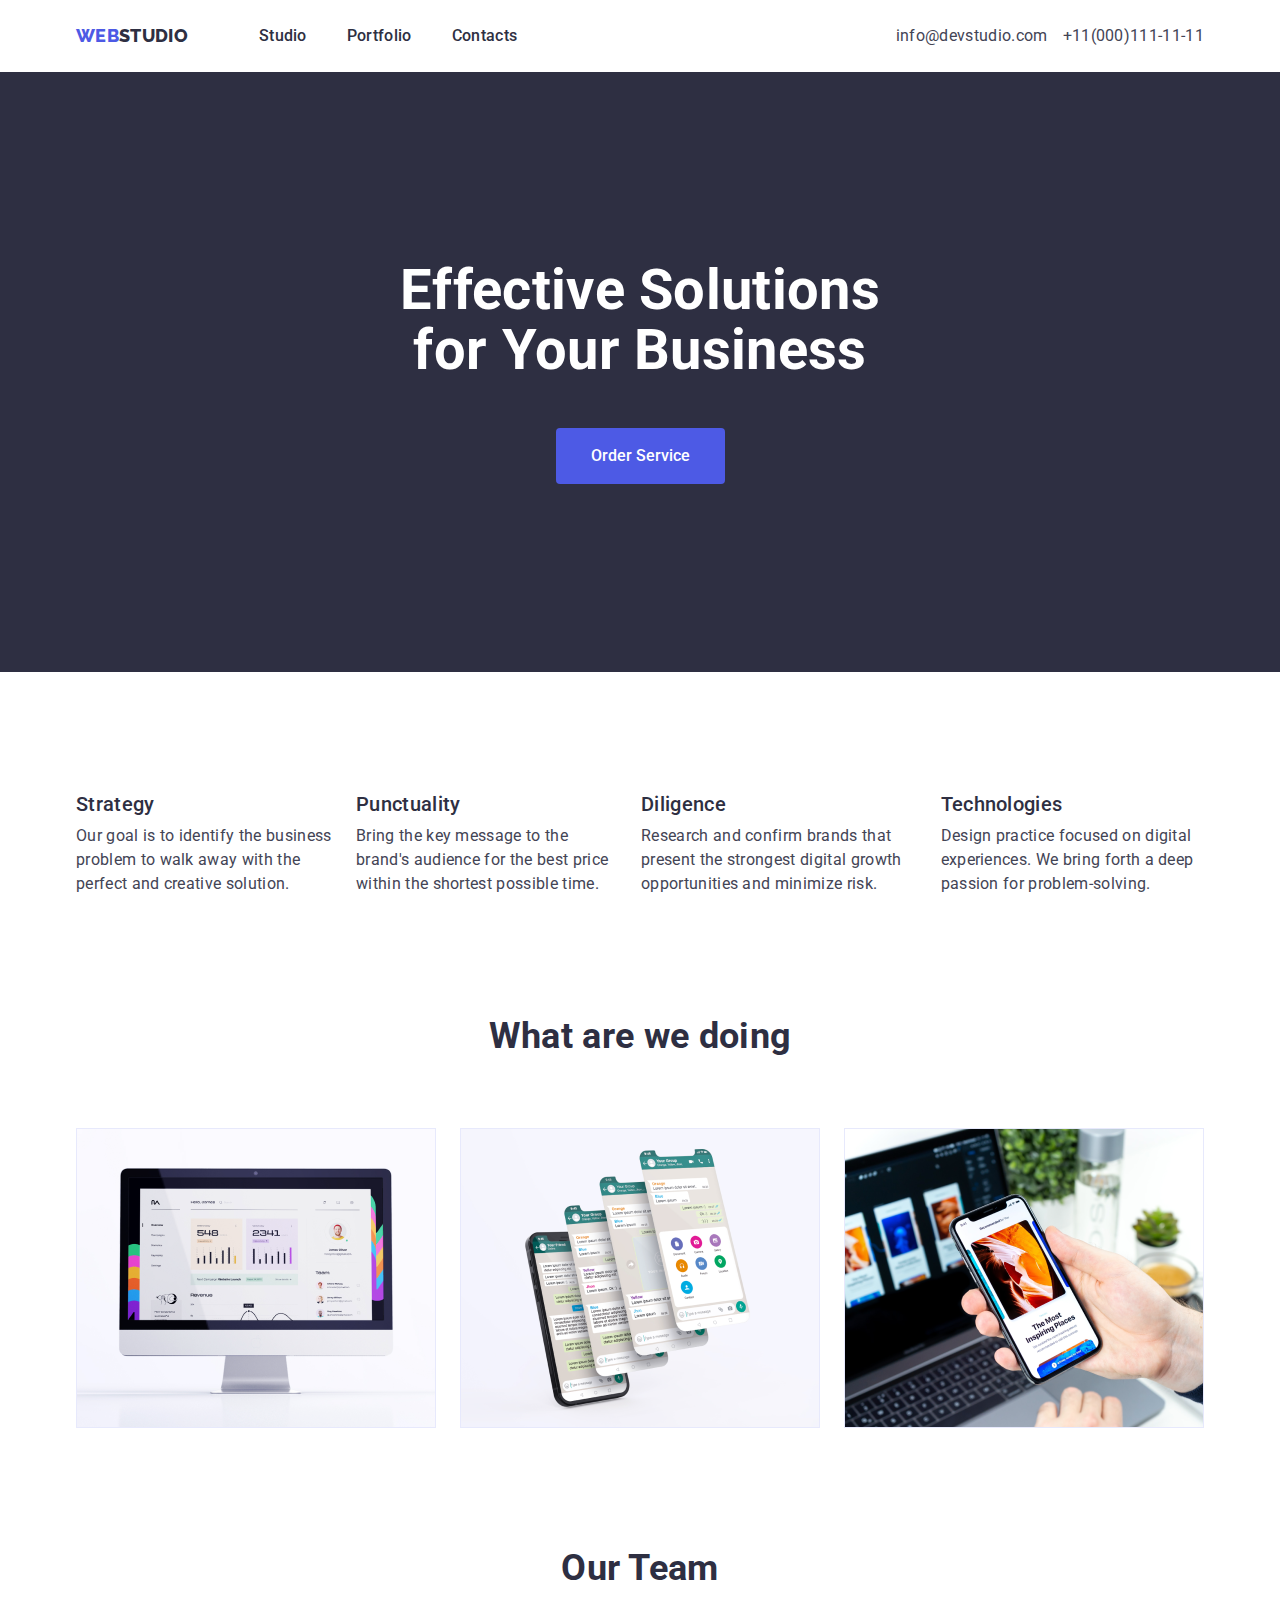
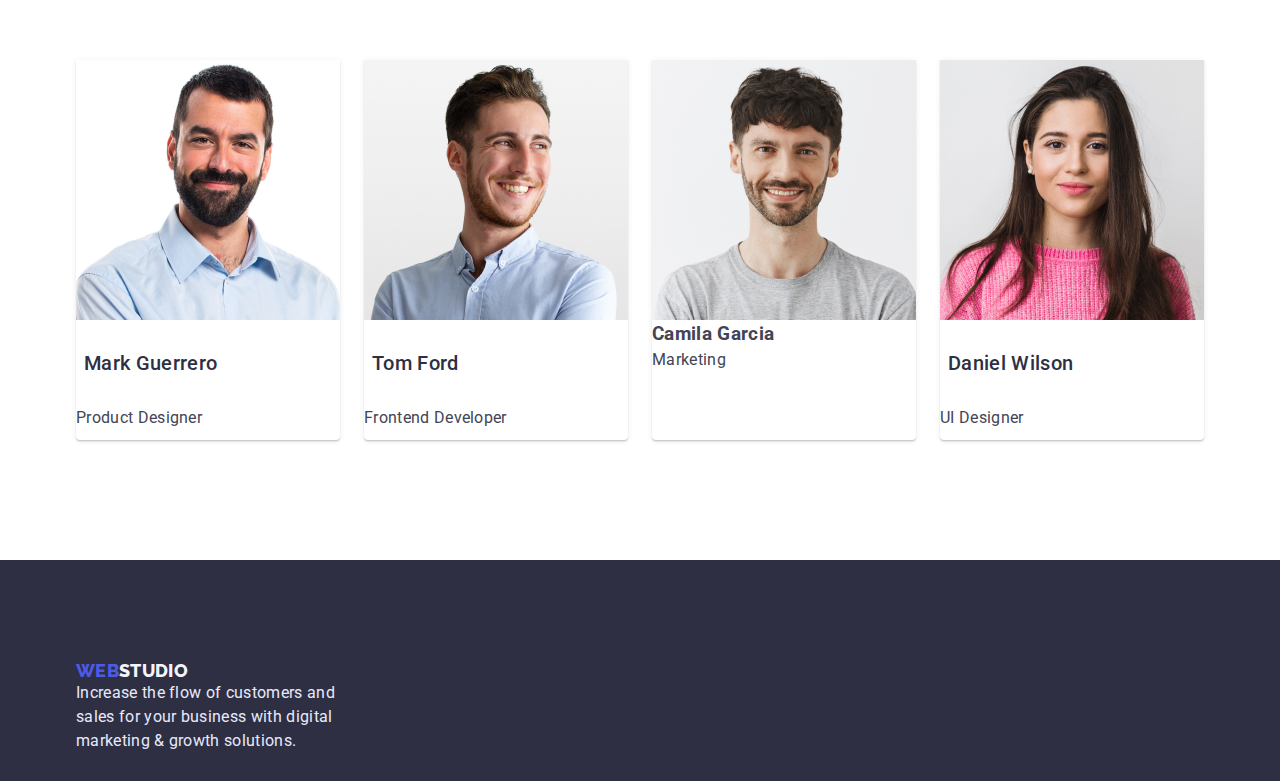
==== commit c8e3e49b: "correct" ====
--- a/index.html
+++ b/index.html
@@ -6,58 +6,68 @@
     <meta http-equiv="X-UA-Compatible" content="IE=edge" />
     <meta name="viewport" content="width=device-width, initial-scale=1.0" />
     <title>Webstudio</title>
-    <link href="
-          https://cdn.jsdelivr.net/npm/modern-normalize@1.1.0/modern-normalize.min.css" rel="stylesheet"></link>
+    <link
+      href="
+          https://cdn.jsdelivr.net/npm/modern-normalize@1.1.0/modern-normalize.min.css"
+      rel="stylesheet"
+    />
     <link
       href="https://fonts.googleapis.com/css2?family=Roboto:wght@400;500;700;900&family=Raleway:wght@800&display=swap"
-      rel="stylesheet"/>
+      rel="stylesheet"
+    />
     <link rel="stylesheet" href="./scc/styles.css" />
   </head>
   <body>
     <!-- HEADER -->
     <header class="header">
-    <div class="container">
-      <nav class="header-nav header-container">
-        <a class="header-logo link" href="./index.html">Web<span class="logo-studio">studio</span></a>
-      <ul class="header-list list header-container">
-        <li class="header-item">
-          <a class="header-item-link link" href="">Studio</a>
-        </li>
-        <li class="header-item">
-          <a class="header-item-link link" href="./portfolio.html">Portfolio</a>
-        </li>
-        <li class="header-item">
-          <a class="header-item-link link" href="">Contacts</a>
-        </li>
-      </ul>
-
-      <address class="header-contacts">
-        <ul class="header-contacts-list list header-container">
-          <li class="contacts-item">
-            <a class="contacts-item-email link" href="mailto:info@devstudio.com">info@devstudio.com</a>
-          </li>
-          <!-- email -->
-          <li class="contacts-item  header-container">
-            <a class="contacts-item-tel link" href="tel:+110001111111">+11(000)111-11-11</a>
-          </li>
-          <!-- tel. number -->
-        </ul>
-      </address>
-    </nav>
-    </div>
+      <div class="container">
+        <nav class="header-nav header-container">
+          <a class="header-logo link" href="./index.html"
+            >Web<span class="logo-studio">studio</span></a
+          >
+          <ul class="header-list list header-container">
+            <li class="header-item">
+              <a class="header-item-link link" href="">Studio</a>
+            </li>
+            <li class="header-item">
+              <a class="header-item-link link" href="./portfolio.html"
+                >Portfolio</a
+              >
+            </li>
+            <li class="header-item">
+              <a class="header-item-link link" href="">Contacts</a>
+            </li>
+          </ul>
+
+          <address class="header-contacts">
+            <ul class="header-contacts-list list header-container">
+              <li class="contacts-item">
+                <a
+                  class="contacts-item-email link"
+                  href="mailto:info@devstudio.com"
+                  >info@devstudio.com</a
+                >
+              </li>
+              <!-- email -->
+              <li class="contacts-item header-container">
+                <a class="contacts-item-tel link" href="tel:+110001111111"
+                  >+11(000)111-11-11</a
+                >
+              </li>
+              <!-- tel. number -->
+            </ul>
+          </address>
+        </nav>
+      </div>
     </header>
     <main>
       <!-- Hero -->
 
       <section class="hero">
         <div class="container">
-        <h1 class="hero-main-title">
-          Effective Solutions for Your Business
-        </h1>
-        <button class="hero-modal-btn" type="button">
-          Order Service
-        </button>
-      </div>
+          <h1 class="hero-main-title">Effective Solutions for Your Business</h1>
+          <button class="hero-modal-btn" type="button">Order Service</button>
+        </div>
       </section>
 
       <!-- Description about company -->
@@ -65,148 +75,149 @@
       <section class="descr">
         <div class="container">
           <h2 hidden>Description</h2>
-           <ul class="descr-list list ">
-            <li class="descr-item">
-            <h3 class="descr-caption">Strategy</h3>
-            <p class="descr-text">
-              Our goal is to identify the business problem to walk away with the
-              perfect and creative solution.
-            </p>
-          </li>
-          <li class="descr-item">
-            <h3 class="descr-caption">Punctuality</h3>
-            <p class="descr-text">
-              Bring the key message to the brand's audience for the best price
-              within the shortest possible time.
-            </p>
-          </li>
-          <li class="descr-item">
-            <h3 class="descr-caption">Diligence</h3>
-            <p class="descr-text">
-              Research and confirm brands that present the strongest digital
-              growth opportunities and minimize risk.
-            </p>
-          </li>
-          <li class="descr-item">
-            <h3 class="descr-caption">Technologies</h3>
-            <p class="descr-text">
-              Design practice focused on digital experiences. We bring forth a
-              deep passion for problem-solving.
-            </p>
-          </li>
-        </ul>
-      </div>
+          <ul class="descr-list list">
+            <li class="descr-item">
+              <h3 class="descr-caption">Strategy</h3>
+              <p class="descr-text">
+                Our goal is to identify the business problem to walk away with
+                the perfect and creative solution.
+              </p>
+            </li>
+            <li class="descr-item">
+              <h3 class="descr-caption">Punctuality</h3>
+              <p class="descr-text">
+                Bring the key message to the brand's audience for the best price
+                within the shortest possible time.
+              </p>
+            </li>
+            <li class="descr-item">
+              <h3 class="descr-caption">Diligence</h3>
+              <p class="descr-text">
+                Research and confirm brands that present the strongest digital
+                growth opportunities and minimize risk.
+              </p>
+            </li>
+            <li class="descr-item">
+              <h3 class="descr-caption">Technologies</h3>
+              <p class="descr-text">
+                Design practice focused on digital experiences. We bring forth a
+                deep passion for problem-solving.
+              </p>
+            </li>
+          </ul>
+        </div>
       </section>
 
       <!-- Company Services -->
 
       <section class="services">
         <div class="container">
-        <h2 class="services-title">What are we doing</h2>
-        <ul class="services-list list ">
-          <li class="services-item">
-            <img
-              class="service-item-photo"
-              src="./img/rectangle-71.png"
-              alt="computer screen"
-              width="360"
-              height="300"
-            />
-          </li>
-          <li class="services-item">
-            <img
-              class="service-item-photo"
-              src="./img/img-72.png"
-              alt="screen telephone"
-              width="360"
-              height="300"
-            />
-          </li>
-          <li class="services-item">
-            <img
-              class="service-item-photo"
-              src="./img/rectangle-73.png"
-              alt="telephone with laptop"
-              width="360"
-              height="300"
-            />
-          </li>
-        </ul>
-      </div>
+          <h2 class="services-title">What are we doing</h2>
+          <ul class="services-list list">
+            <li class="services-item">
+              <img
+                class="service-item-photo"
+                src="./img/rectangle-71.png"
+                alt="computer screen"
+                width="360"
+                height="300"
+              />
+            </li>
+            <li class="services-item">
+              <img
+                class="service-item-photo"
+                src="./img/img-72.png"
+                alt="screen telephone"
+                width="360"
+                height="300"
+              />
+            </li>
+            <li class="services-item">
+              <img
+                class="service-item-photo"
+                src="./img/rectangle-73.png"
+                alt="telephone with laptop"
+                width="360"
+                height="300"
+              />
+            </li>
+          </ul>
+        </div>
       </section>
 
       <!-- Team members -->
 
       <section class="team">
         <div class="container">
-        <h2 class="team-subtitle">Our Team</h2>
-        <ul class="team-list list">
-          <li class="team-item">
-            <div class="container-wrapper">
-            <img
-              class="team-photo"
-              src="./img/img.jpg"
-              alt="smiling man"
-              width="264"
-              height="260"/>
-            <h3 class="team-name">Mark Guerrero</h3>
-            <p class="team-position">Product Designer</p>
-          </div>
-        
-          </li>
-          <li class="team-item">
-            <div class="container-wrapper">
-            <img
-              class="team-photo"
-              src="./img/img-2.jpg"
-              alt="smaling man looking away"
-              width="264"
-              height="260"
-            />
-            <h3 class="team-name">Tom Ford</h3>
-            <p class="team-position">Frontend Developer</p>
-          </div>
-          </li>
-          <li class="team-item">
-            <div class="container-wrapper">
-            <img
-              class="team-photo"
-              src="./img/img-3.jpg"
-              alt="smiling girl in pink sweater"
-              width="264"
-              height="260"/>
-            <h3 class="team-members-name">Camila Garcia</h3>
-            <p class="team-position">Marketing</p>
-          </div>
-          </li>
-          <li class="team-item">
-            <div class="container-wrapper">
-            <img
-              class="team-photo"
-              src="./img/img-4.jpg"
-              alt="smiling beardet man"
-              width="264"
-              height="260"
-            />
-            <h3 class="team-name">Daniel Wilson</h3>
-            <p class="team-position">UI Designer</p>
-          </div>
-          </li>
-        </ul>
-      </div>
+          <h2 class="team-subtitle">Our Team</h2>
+          <ul class="team-list list">
+            <li class="team-item">
+              <div class="container-wrapper">
+                <img
+                  class="team-photo"
+                  src="./img/img.jpg"
+                  alt="smiling man"
+                  width="264"
+                  height="260"
+                />
+                <h3 class="team-name">Mark Guerrero</h3>
+                <p class="team-position">Product Designer</p>
+              </div>
+            </li>
+            <li class="team-item">
+              <div class="container-wrapper">
+                <img
+                  class="team-photo"
+                  src="./img/img-2.jpg"
+                  alt="smaling man looking away"
+                  width="264"
+                  height="260"
+                />
+                <h3 class="team-name">Tom Ford</h3>
+                <p class="team-position">Frontend Developer</p>
+              </div>
+            </li>
+            <li class="team-item">
+              <div class="container-wrapper">
+                <img
+                  class="team-photo"
+                  src="./img/img-3.jpg"
+                  alt="smiling girl in pink sweater"
+                  width="264"
+                  height="260"
+                />
+                <h3 class="team-members-name">Camila Garcia</h3>
+                <p class="team-position">Marketing</p>
+              </div>
+            </li>
+            <li class="team-item">
+              <div class="container-wrapper">
+                <img
+                  class="team-photo"
+                  src="./img/img-4.jpg"
+                  alt="smiling beardet man"
+                  width="264"
+                  height="260"
+                />
+                <h3 class="team-name">Daniel Wilson</h3>
+                <p class="team-position">UI Designer</p>
+              </div>
+            </li>
+          </ul>
+        </div>
       </section>
     </main>
     <!-- Footer -->
     <footer class="footer">
       <div class="container">
-      <a class="footer-logo link" href="/"
-        >Web<span class="footer-logo-studio">studio</span></a
-      >
-      <p class="footer-text">
-        Increase the flow of customers and sales for your business with digital
-        marketing & growth solutions.
-      </p>
-    </div>
+        <a class="footer-logo link" href="/"
+          >Web<span class="footer-logo-studio">studio</span></a
+        >
+        <p class="footer-text">
+          Increase the flow of customers and sales for your business with
+          digital marketing & growth solutions.
+        </p>
+      </div>
     </footer>
   </body>
 </html>
--- a/scc/styles.css
+++ b/scc/styles.css
@@ -198,7 +198,7 @@
   line-height: calc(40 / 36);
   color: var(--color-navy-blue-modal);
   margin: auto;
-  margin-top: 32px 8px;
+  margin: 32px 8px;
 }
 .container-wrapper {
   width: 264px;
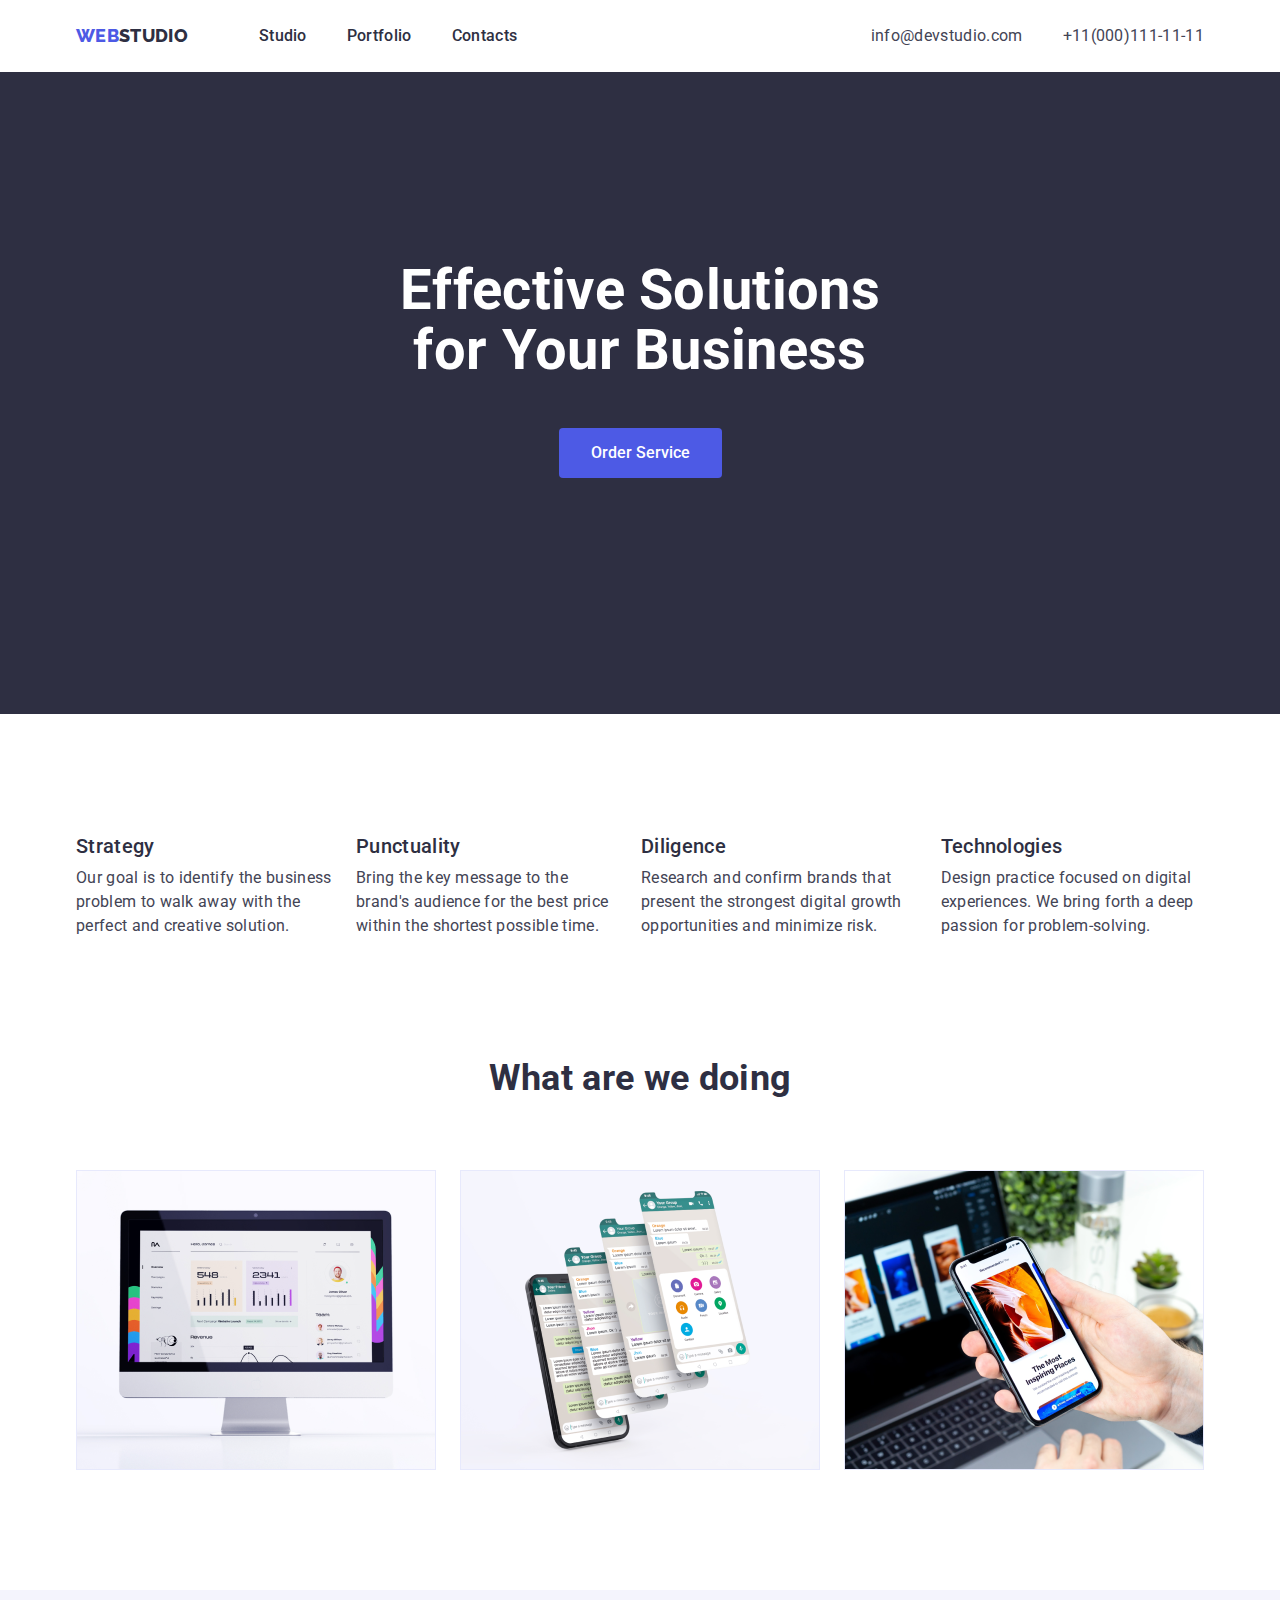
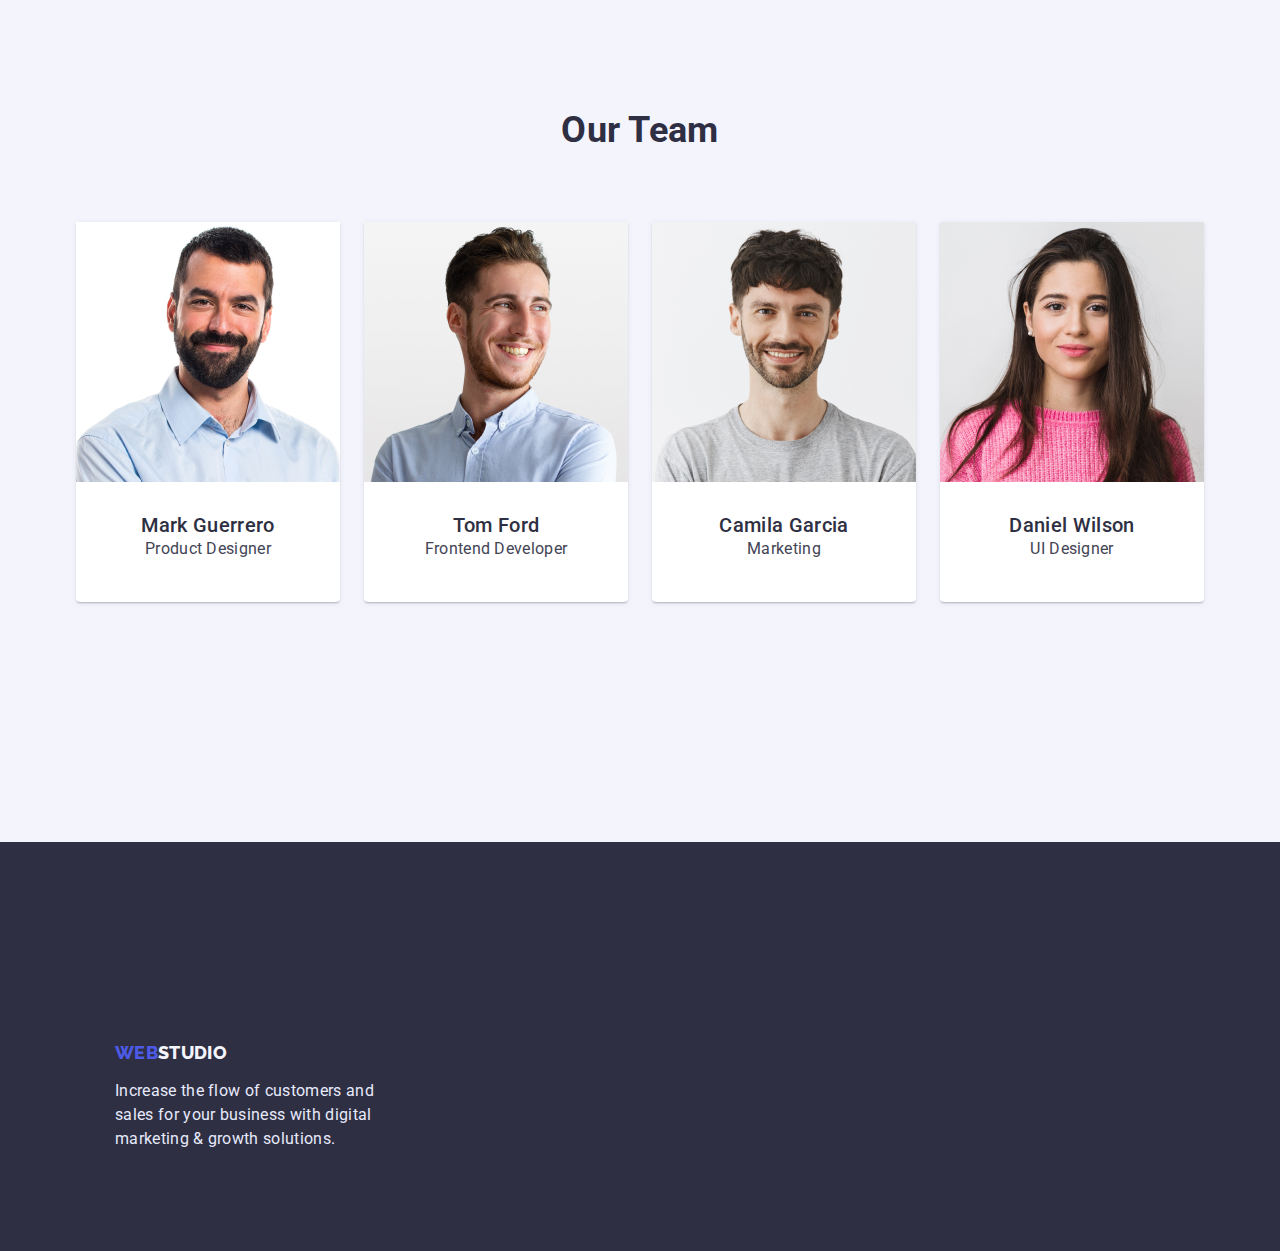
==== commit fd74397d: "corrected" ====
--- a/index.html
+++ b/index.html
@@ -160,8 +160,10 @@
                   width="264"
                   height="260"
                 />
-                <h3 class="team-name">Mark Guerrero</h3>
-                <p class="team-position">Product Designer</p>
+                <div class="bottom-part">
+                  <h3 class="team-name">Mark Guerrero</h3>
+                  <p class="team-position">Product Designer</p>
+                </div>
               </div>
             </li>
             <li class="team-item">
@@ -173,8 +175,10 @@
                   width="264"
                   height="260"
                 />
-                <h3 class="team-name">Tom Ford</h3>
-                <p class="team-position">Frontend Developer</p>
+                <div class="bottom-part">
+                  <h3 class="team-name">Tom Ford</h3>
+                  <p class="team-position">Frontend Developer</p>
+                </div>
               </div>
             </li>
             <li class="team-item">
@@ -186,8 +190,10 @@
                   width="264"
                   height="260"
                 />
-                <h3 class="team-members-name">Camila Garcia</h3>
-                <p class="team-position">Marketing</p>
+                <div class="bottom-part">
+                  <h3 class="team-name">Camila Garcia</h3>
+                  <p class="team-position">Marketing</p>
+                </div>
               </div>
             </li>
             <li class="team-item">
@@ -199,8 +205,10 @@
                   width="264"
                   height="260"
                 />
-                <h3 class="team-name">Daniel Wilson</h3>
-                <p class="team-position">UI Designer</p>
+                <div class="bottom-part">
+                  <h3 class="team-name">Daniel Wilson</h3>
+                  <p class="team-position">UI Designer</p>
+                </div>
               </div>
             </li>
           </ul>
--- a/scc/styles.css
+++ b/scc/styles.css
@@ -87,7 +87,7 @@
   margin-left: auto;
 }
 .header-contacts-list {
-  column-gap: 15px;
+  column-gap: 40px;
 }
 
 .header-item-link:hover,
@@ -132,12 +132,12 @@
   color: var(--color-white);
   font-weight: 500;
   display: inline-flex;
-  min-width: 169px;
-  min-height: 56px;
+  padding: 16px 32px;
   align-items: center;
   justify-content: center;
   border: none;
   border-radius: 4px;
+  margin-bottom: 48px;
 }
 .hero-modal-btn:hover,
 .hero-modal-btn:focus {
@@ -147,7 +147,7 @@
 
 /* DESCRIPTION ABOUT CONPANY */
 .descr {
-  margin: 120px 0;
+  padding: 120px 0 120px 0; 
 }
 .descr-list {
   display: flex;
@@ -162,7 +162,9 @@
 }
 
 /* SERVICES */
-
+.services{
+  padding-bottom: 120px;
+}
 .services-title {
   font-weight: 700;
   font-size: 36px;
@@ -178,6 +180,13 @@
 }
 
 /* Team */
+.team {
+  background: #f4f4fd;
+  padding: 120px 0px;
+}
+.team-item {
+  background-color: #ffffff;
+}
 
 .team-subtitle {
   font-weight: 700;
@@ -185,7 +194,11 @@
   line-height: calc(40 / 36);
   text-align: center;
   color: var(--color-grey);
-  margin: 120px 0 72px 0;
+  margin: 0px 0 72px 0;
+}
+.bottom-part {
+  padding: 32px 16px;
+  text-align: center;
 }
 .team-list {
   display: flex;
@@ -197,8 +210,6 @@
   font-size: 20px;
   line-height: calc(40 / 36);
   color: var(--color-navy-blue-modal);
-  margin: auto;
-  margin: 32px 8px;
 }
 .container-wrapper {
   width: 264px;
@@ -212,6 +223,7 @@
 
 .footer {
   background: var(--color-navy-blue-modal);
+  padding: 100px;
 }
 
 .footer-logo {
@@ -232,10 +244,15 @@
   color: var(--color-cornflower);
   width: 264px;
   height: 72px;
-  padding-bottom: 100px;
+  margin-top: 16px;
 }
 
 /* portfolio */
+
+.portfolio {
+  padding-top: 96px;
+  padding-bottom: 120px;
+}
 
 .portfolio-caption {
   font-weight: 500;
@@ -247,18 +264,20 @@
 .portfolio-item-btn {
   padding: 12px 24px;
   border: none;
-  background-color: var(--color-cloud);
+  color: var(--color-iris);
+  border-radius: 4px;
 }
 
 .portfolio-item-btn:focus,
 .portfolio-item-btn:hover {
   background-color: var(--color-ocean);
-  color: var(--color-white);
   cursor: pointer;
+  color: #ffffff;
 }
 .portfolio-text {
   color: var(--color-slate);
 }
+
 .portfolio-list-btn {
   color: var(--color-iris);
   align-items: center;
@@ -266,14 +285,15 @@
   display: flex;
   flex-wrap: wrap;
   column-gap: 24px;
-  margin-top: 96px;
   margin-bottom: 72px;
+
 }
 .portfolio-list {
   display: flex;
   flex-wrap: wrap;
   column-gap: 24px;
   row-gap: 48px;
+  margin-top: 72px;
 }
 
 .portfolio-list-item {
@@ -286,6 +306,7 @@
   border-top: none;
 }
 
-.portfolio-img {
-  margin: 72px 0 120px 0;
-}
+.portfolio-bottom{
+  padding: 32px 0px;
+}
+
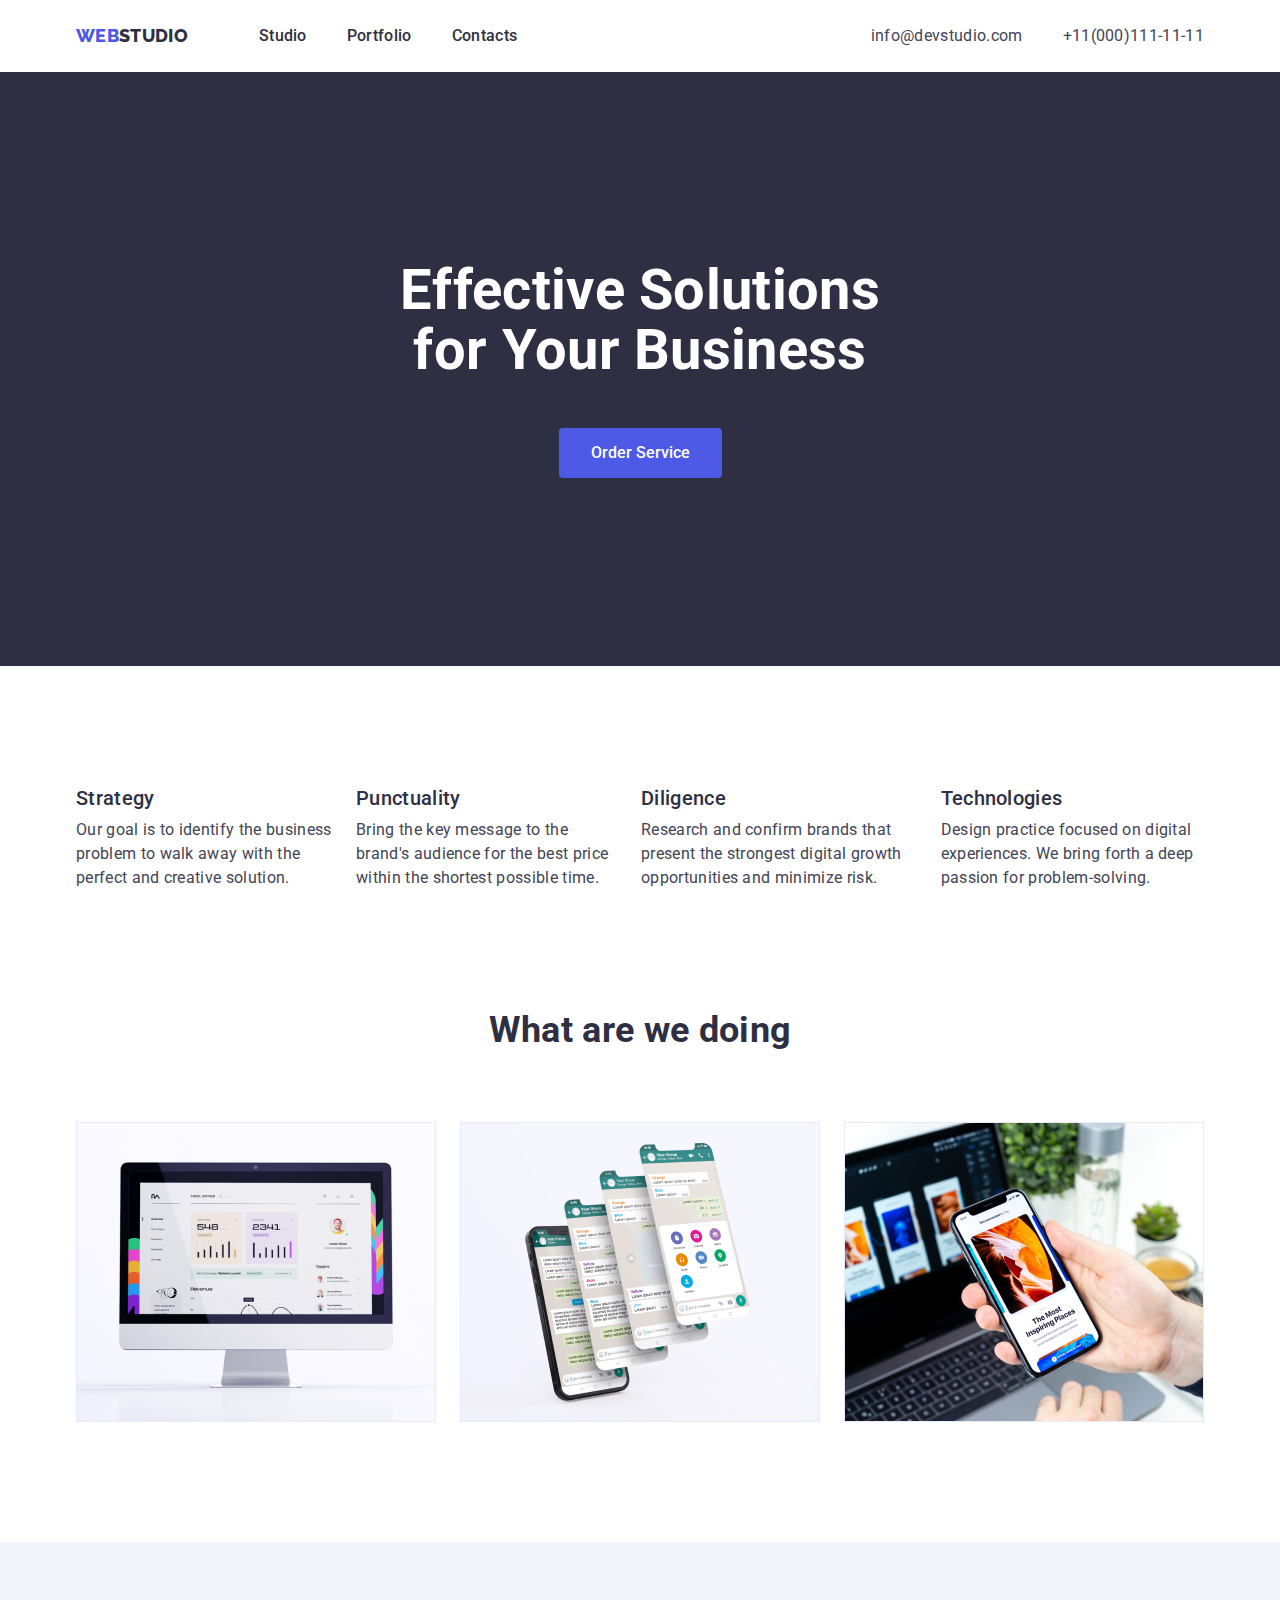
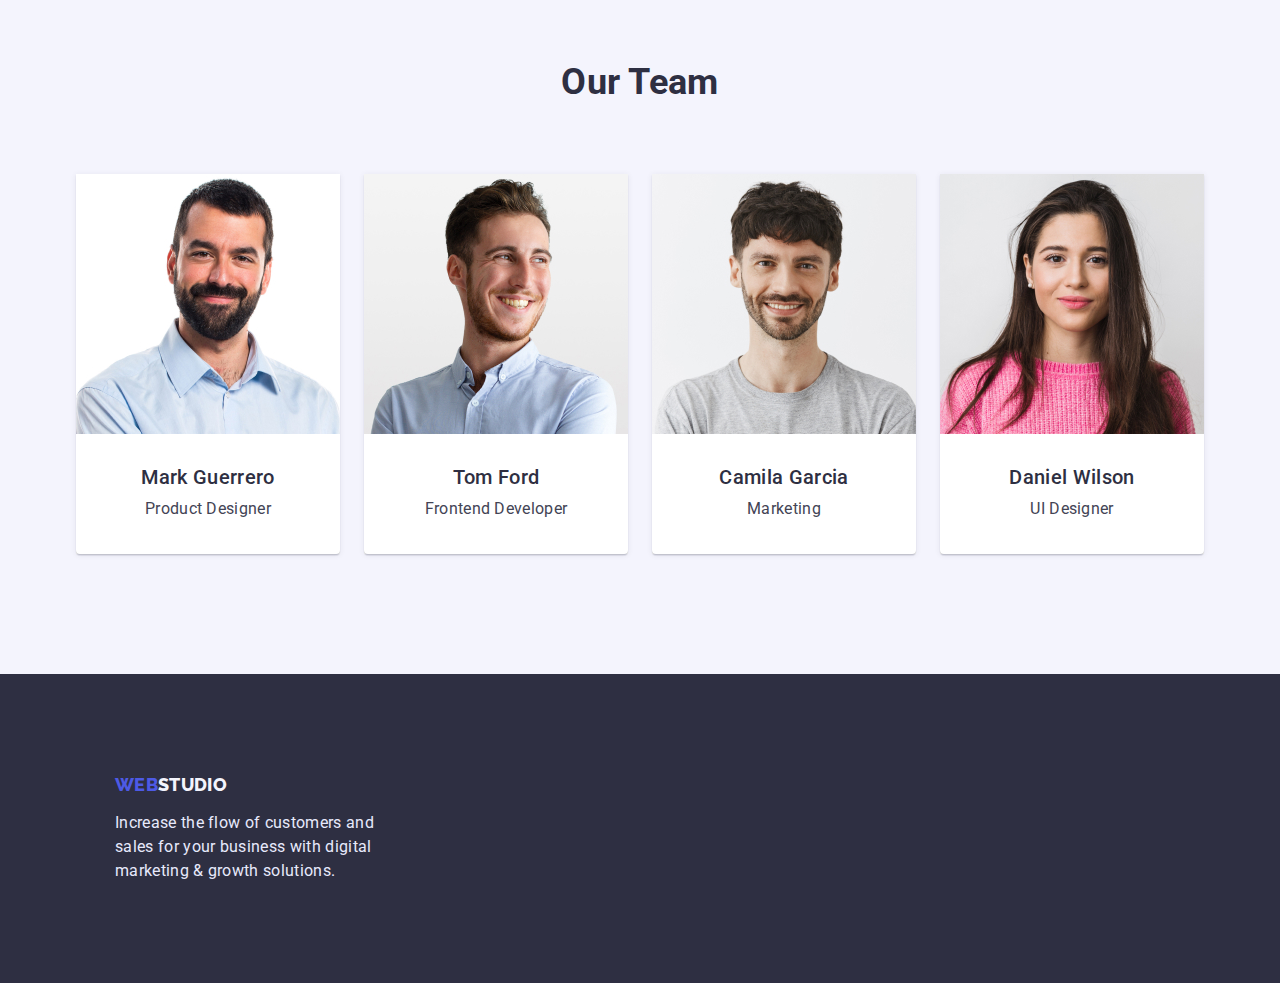
==== commit c1ac1f66: "add" ====
--- a/index.html
+++ b/index.html
@@ -27,7 +27,7 @@
           >
           <ul class="header-list list header-container">
             <li class="header-item">
-              <a class="header-item-link link" href="">Studio</a>
+              <a class="header-item-link link" href="./index.html">Studio</a>
             </li>
             <li class="header-item">
               <a class="header-item-link link" href="./portfolio.html"
--- a/scc/styles.css
+++ b/scc/styles.css
@@ -125,7 +125,7 @@
   width: 500px;
   color: var(--color-white);
   margin: auto;
-  padding-bottom: 48px;
+  margin-bottom: 48px;
 }
 .hero-modal-btn {
   background: var(--color-iris);
@@ -137,7 +137,7 @@
   justify-content: center;
   border: none;
   border-radius: 4px;
-  margin-bottom: 48px;
+
 }
 .hero-modal-btn:hover,
 .hero-modal-btn:focus {
@@ -203,13 +203,14 @@
 .team-list {
   display: flex;
   column-gap: 24px;
-  padding-bottom: 120px;
+  
 }
 .team-name {
   font-weight: 500;
   font-size: 20px;
   line-height: calc(40 / 36);
   color: var(--color-navy-blue-modal);
+  margin-bottom: 8px;
 }
 .container-wrapper {
   width: 264px;
@@ -235,7 +236,7 @@
   display: flex;
   text-transform: uppercase;
   color: var(--color-iris);
-  padding-top: 100px;
+  
 }
 .footer-logo-studio {
   color: var(--color-cloud);
@@ -260,12 +261,22 @@
   line-height: calc(24 / 20);
   letter-spacing: 0.02em;
   color: var(--color-navy-blue);
+  margin-bottom: 8px;
 }
 .portfolio-item-btn {
   padding: 12px 24px;
   border: none;
   color: var(--color-iris);
   border-radius: 4px;
+  background: #F4F4FD;
+  border: 1px solid #E7E9FC;
+  font-weight: 500;
+  font-size: 16px;
+  line-height: calc(24 / 16);
+  align-items: center;
+  text-align: center;
+  letter-spacing: 0.04em;
+  
 }
 
 .portfolio-item-btn:focus,
@@ -307,6 +318,6 @@
 }
 
 .portfolio-bottom{
-  padding: 32px 0px;
-}
-
+  padding: 32px 0px 32px 16px;
+}
+
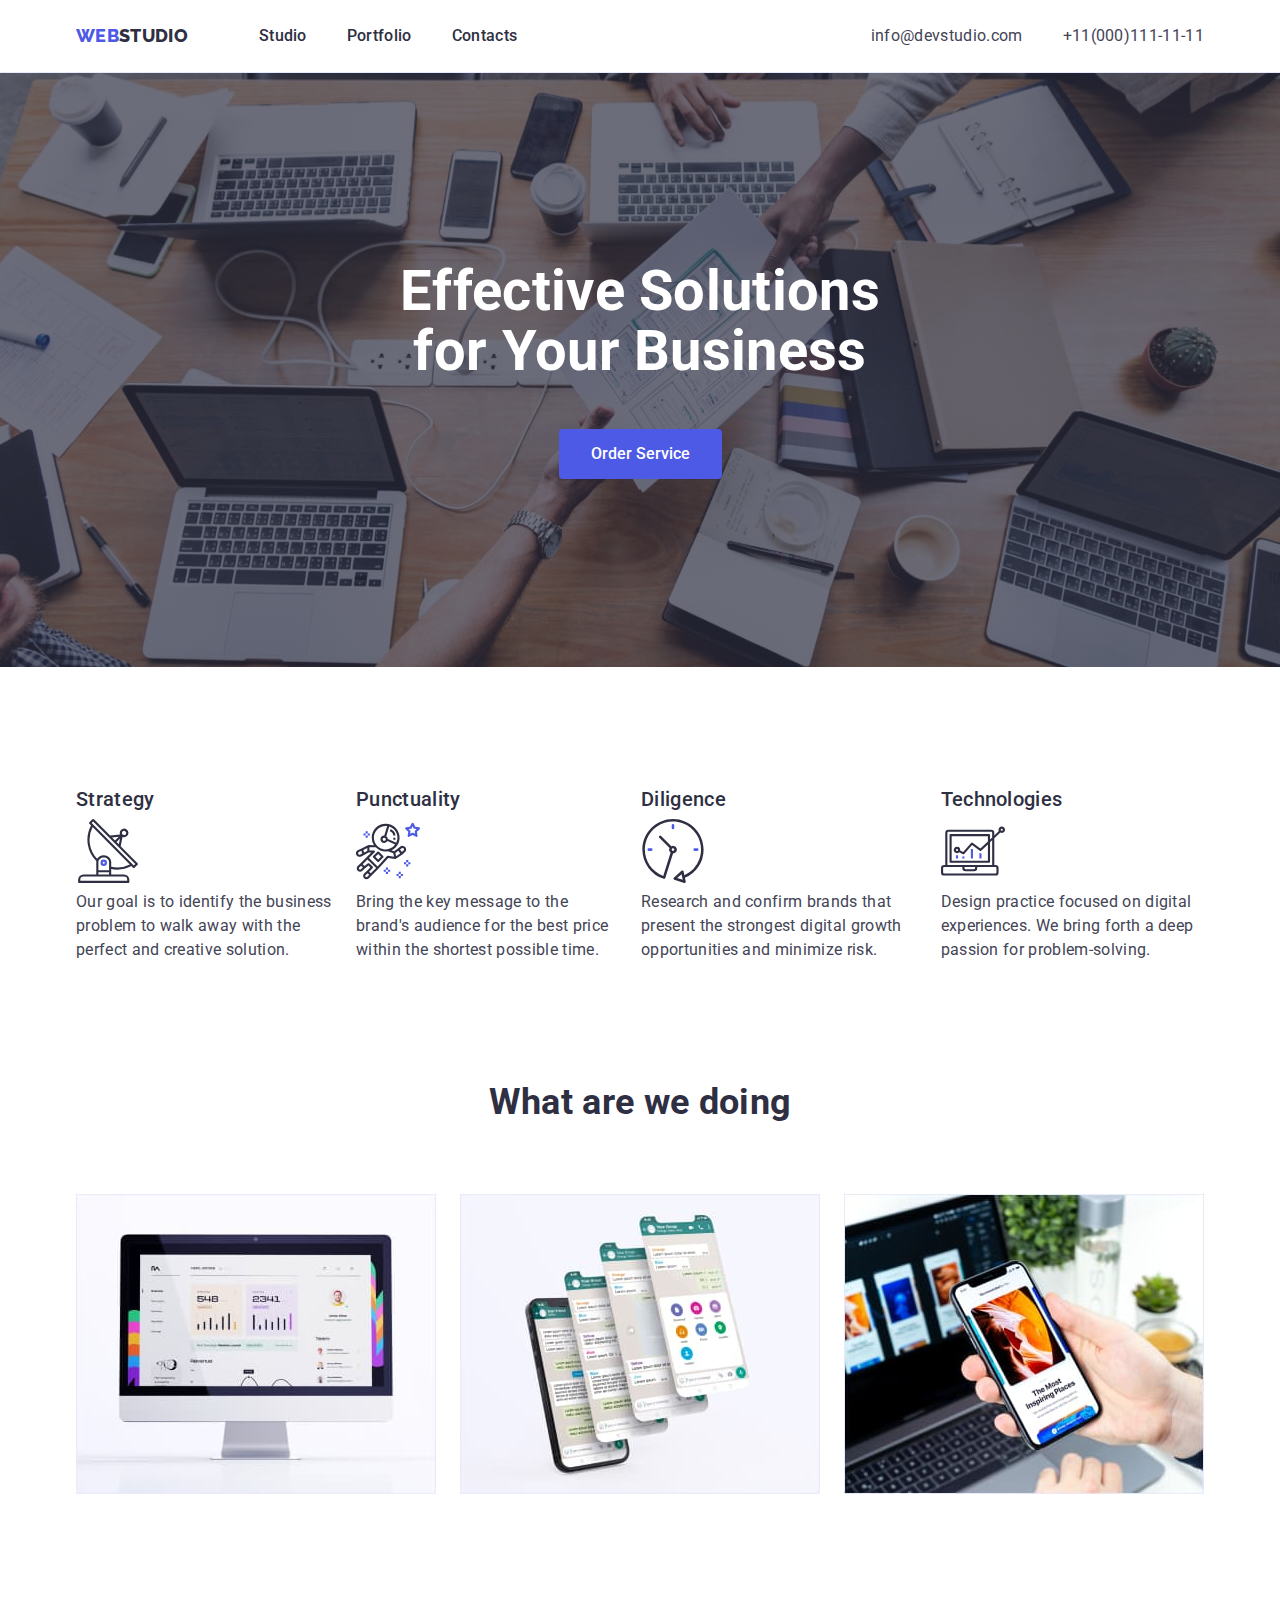
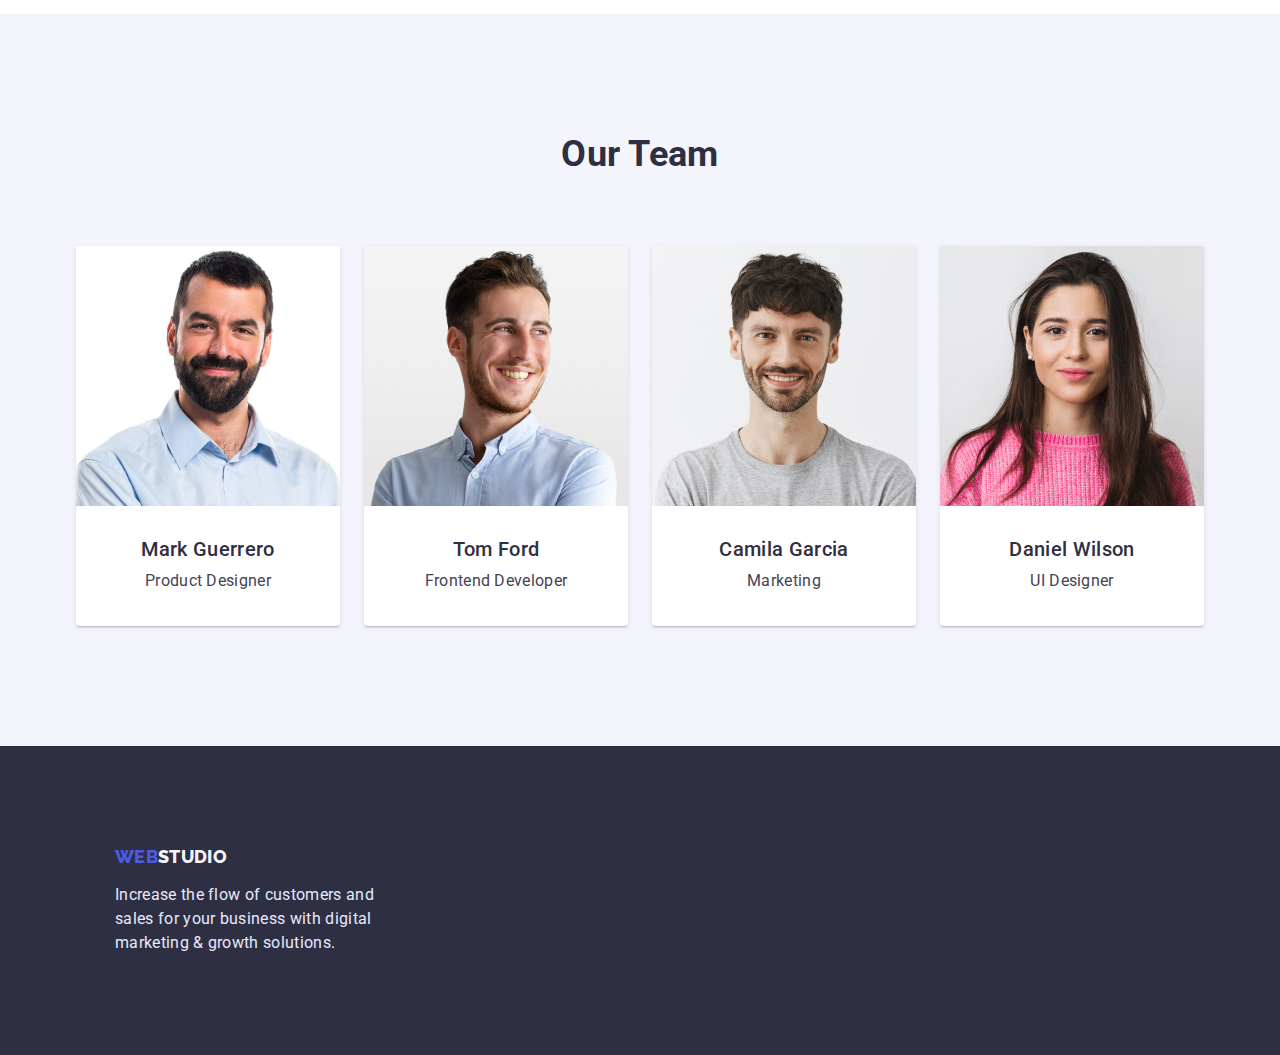
==== commit 8e3072ff: "changes" ====
--- a/index.html
+++ b/index.html
@@ -78,6 +78,9 @@
           <ul class="descr-list list">
             <li class="descr-item">
               <h3 class="descr-caption">Strategy</h3>
+              <svg class="descr-icon" width="64px" height="64px">
+                <use href="./img/icon/symbol-defs.svg#icon-antenna"></use>
+              </svg>
               <p class="descr-text">
                 Our goal is to identify the business problem to walk away with
                 the perfect and creative solution.
@@ -85,6 +88,9 @@
             </li>
             <li class="descr-item">
               <h3 class="descr-caption">Punctuality</h3>
+              <svg class="descr-icon" width="64px" height="64px">
+                <use href="./img/icon/symbol-defs.svg#icon-astronaut"></use>
+              </svg>
               <p class="descr-text">
                 Bring the key message to the brand's audience for the best price
                 within the shortest possible time.
@@ -92,6 +98,9 @@
             </li>
             <li class="descr-item">
               <h3 class="descr-caption">Diligence</h3>
+              <svg class="descr-icon" width="64px" height="64px">
+                <use href="./img/icon/symbol-defs.svg#icon-clock"></use>
+              </svg>
               <p class="descr-text">
                 Research and confirm brands that present the strongest digital
                 growth opportunities and minimize risk.
@@ -99,6 +108,9 @@
             </li>
             <li class="descr-item">
               <h3 class="descr-caption">Technologies</h3>
+              <svg class="descr-icon" width="64px" height="64px">
+                <use href="./img/icon/symbol-defs.svg#icon-diagram"></use>
+              </svg>
               <p class="descr-text">
                 Design practice focused on digital experiences. We bring forth a
                 deep passion for problem-solving.
@@ -117,7 +129,7 @@
             <li class="services-item">
               <img
                 class="service-item-photo"
-                src="./img/rectangle-71.png"
+                src="./img/servises/servises-1.jpg"
                 alt="computer screen"
                 width="360"
                 height="300"
@@ -126,7 +138,7 @@
             <li class="services-item">
               <img
                 class="service-item-photo"
-                src="./img/img-72.png"
+                src="./img/servises/servises-2.jpg"
                 alt="screen telephone"
                 width="360"
                 height="300"
@@ -135,7 +147,7 @@
             <li class="services-item">
               <img
                 class="service-item-photo"
-                src="./img/rectangle-73.png"
+                src="./img/servises/servises-3.jpg"
                 alt="telephone with laptop"
                 width="360"
                 height="300"
@@ -155,7 +167,7 @@
               <div class="container-wrapper">
                 <img
                   class="team-photo"
-                  src="./img/img.jpg"
+                  src="./img/team-members/team-member-1.jpg"
                   alt="smiling man"
                   width="264"
                   height="260"
@@ -170,7 +182,7 @@
               <div class="container-wrapper">
                 <img
                   class="team-photo"
-                  src="./img/img-2.jpg"
+                  src="./img/team-members/team-member-2.jpg"
                   alt="smaling man looking away"
                   width="264"
                   height="260"
@@ -185,7 +197,7 @@
               <div class="container-wrapper">
                 <img
                   class="team-photo"
-                  src="./img/img-3.jpg"
+                  src="./img/team-members/team-member-3.jpg"
                   alt="smiling girl in pink sweater"
                   width="264"
                   height="260"
@@ -200,7 +212,7 @@
               <div class="container-wrapper">
                 <img
                   class="team-photo"
-                  src="./img/img-4.jpg"
+                  src="./img/team-members/team-member-4.jpg"
                   alt="smiling beardet man"
                   width="264"
                   height="260"
--- a/scc/styles.css
+++ b/scc/styles.css
@@ -59,6 +59,7 @@
 /* HEADER */
 .header {
   padding: 24px 0;
+  border-bottom: 1px solid #e7e9fc;
 }
 
 .header-container {
@@ -114,7 +115,14 @@
 /* HERO */
 
 .hero {
-  background-color: var(--color-grey);
+  background-image: linear-gradient(
+      rgba(46, 47, 66, 0.7),
+      rgba(46, 47, 66, 0.7)
+    ),
+    url(../img/hero/people-office\ 1.jpg);
+  background-repeat: no-repeat;
+  background-position: center;
+  background-size: 1440px 600px;
   padding: 188px 0;
   text-align: center;
 }
@@ -137,7 +145,6 @@
   justify-content: center;
   border: none;
   border-radius: 4px;
-
 }
 .hero-modal-btn:hover,
 .hero-modal-btn:focus {
@@ -146,8 +153,13 @@
 }
 
 /* DESCRIPTION ABOUT CONPANY */
+.descr-icons {
+  display: flex;
+  align-items: center;
+  justify-content: center;
+}
 .descr {
-  padding: 120px 0 120px 0; 
+  padding: 120px 0 120px 0;
 }
 .descr-list {
   display: flex;
@@ -162,7 +174,7 @@
 }
 
 /* SERVICES */
-.services{
+.services {
   padding-bottom: 120px;
 }
 .services-title {
@@ -203,7 +215,6 @@
 .team-list {
   display: flex;
   column-gap: 24px;
-  
 }
 .team-name {
   font-weight: 500;
@@ -236,7 +247,6 @@
   display: flex;
   text-transform: uppercase;
   color: var(--color-iris);
-  
 }
 .footer-logo-studio {
   color: var(--color-cloud);
@@ -268,15 +278,14 @@
   border: none;
   color: var(--color-iris);
   border-radius: 4px;
-  background: #F4F4FD;
-  border: 1px solid #E7E9FC;
+  background: #f4f4fd;
+  border: 1px solid #e7e9fc;
   font-weight: 500;
   font-size: 16px;
   line-height: calc(24 / 16);
   align-items: center;
   text-align: center;
   letter-spacing: 0.04em;
-  
 }
 
 .portfolio-item-btn:focus,
@@ -297,7 +306,6 @@
   flex-wrap: wrap;
   column-gap: 24px;
   margin-bottom: 72px;
-
 }
 .portfolio-list {
   display: flex;
@@ -317,7 +325,6 @@
   border-top: none;
 }
 
-.portfolio-bottom{
+.portfolio-bottom {
   padding: 32px 0px 32px 16px;
 }
-
